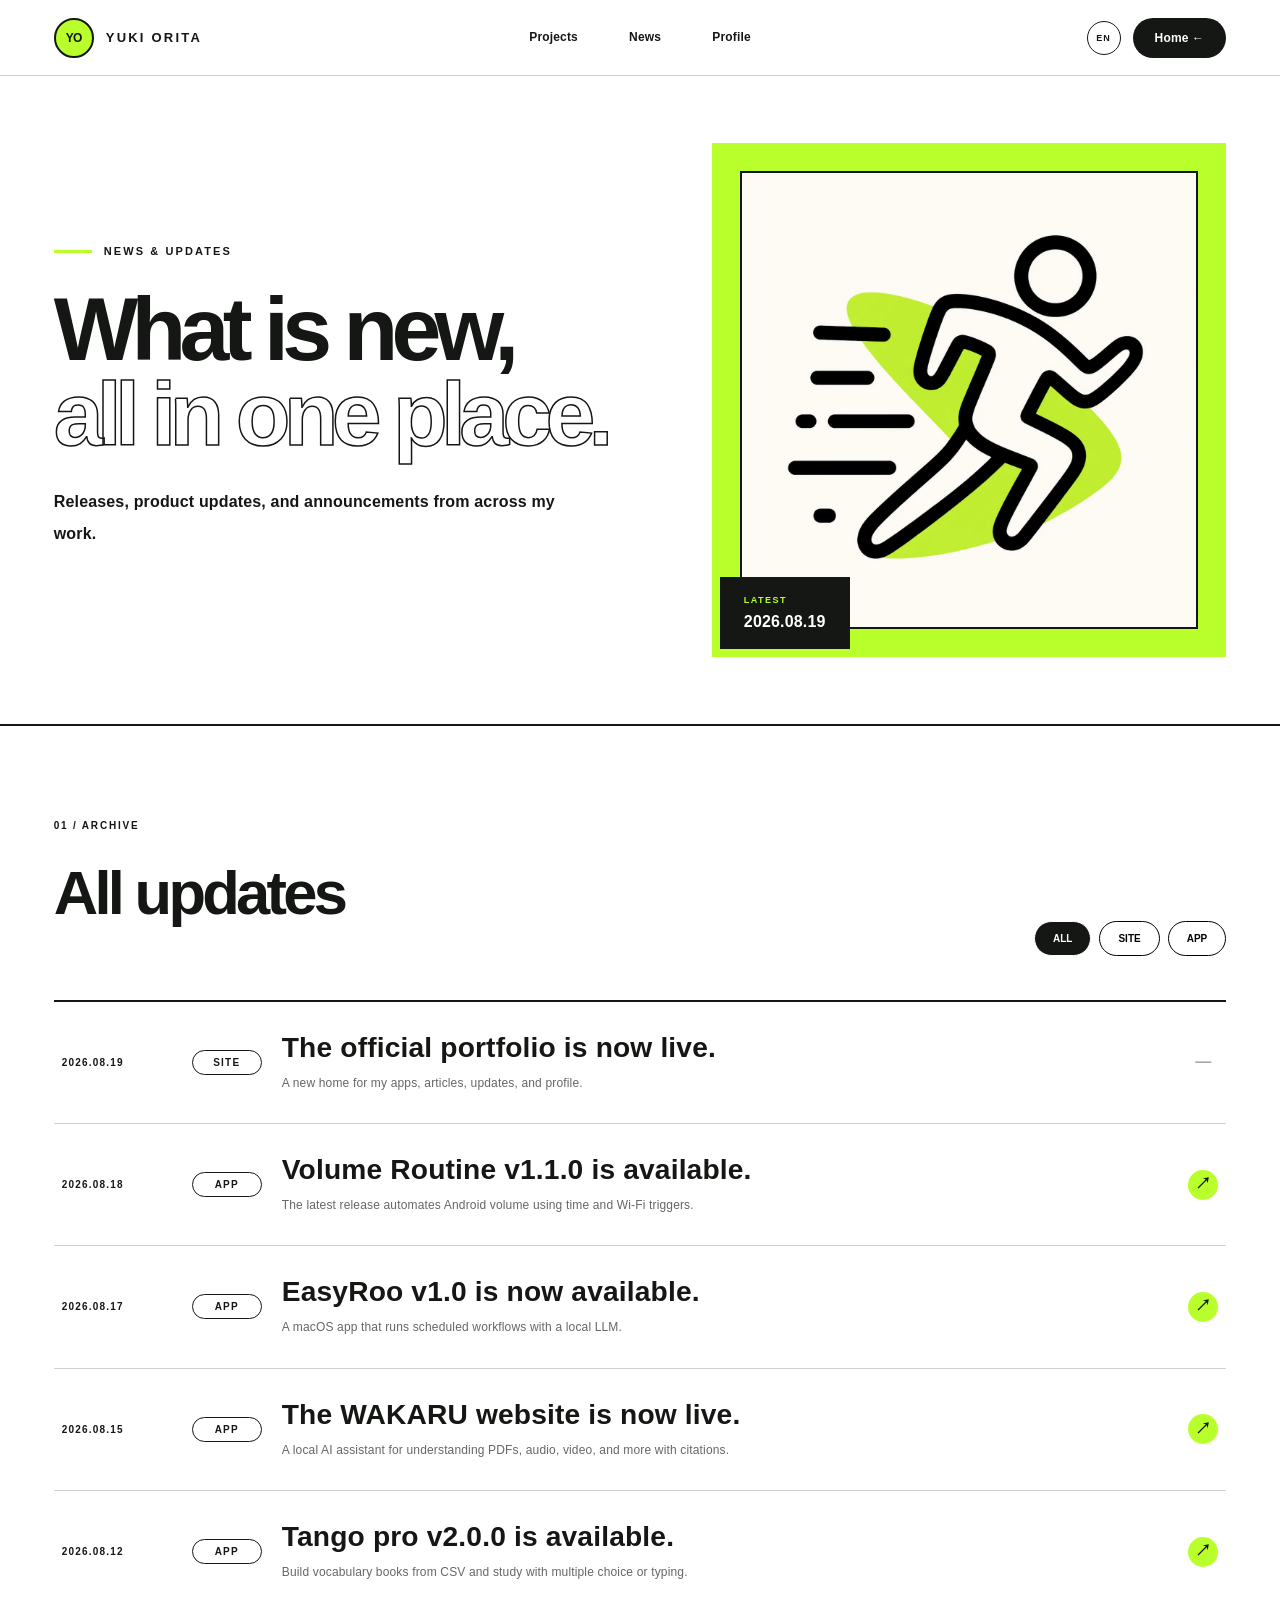
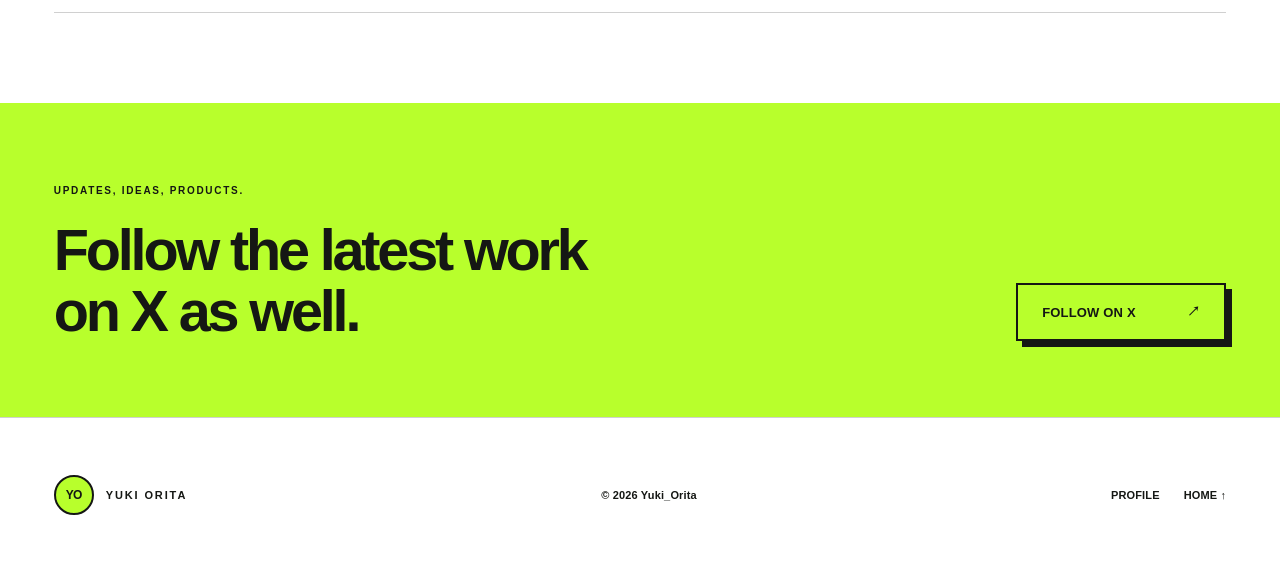
==== website/news.html @ 2ac3641a "Polish light theme and news artwork" ====
<!doctype html>
<html lang="ja">
<head>
  <meta charset="utf-8"><meta name="viewport" content="width=device-width, initial-scale=1"><meta name="theme-color" content="#b8ff2c" media="(prefers-color-scheme: light)"><meta name="theme-color" content="#0d100d" media="(prefers-color-scheme: dark)">
  <meta name="description" content="折田悠希（Yuki_Orita）のアプリ公開・更新情報と公式サイトからのお知らせ。"><meta property="og:title" content="News — Yuki Orita"><meta property="og:description" content="アプリの公開、アップデート、公式サイトからのお知らせ。"><meta property="og:image" content="https://rizi-jp.pages.dev/assets/og.png"><meta name="twitter:card" content="summary_large_image"><title>News — Yuki Orita</title>
  <link rel="stylesheet" href="styles.css?v=20260819c"><script src="i18n.js?v=20260819c" defer></script><script src="content.js?v=20260819c" defer></script><script src="app.js?v=20260819c" defer></script>
</head>
<body class="news-page">
  <header class="site-header"><a class="brand" href="index.html"><span class="brand-mark">YO</span><span>YUKI ORITA</span></a><nav><a href="index.html#projects">Projects</a><a href="news.html" aria-current="page">News</a><a href="profile.html">Profile</a></nav><div class="header-tools"><span class="locale-indicator" data-locale-indicator>JA</span><a class="pill pill-dark header-cta" href="index.html">Home ←</a></div></header>
  <main>
    <section class="news-hero section-pad">
      <div class="news-hero-copy reveal"><p class="eyebrow"><span></span>NEWS & UPDATES</p><h1>新しい動きを、<br><em>ここから。</em></h1><p>アプリの公開、アップデート、サイトからのお知らせをまとめています。</p></div>
      <div class="news-hero-art reveal"><img src="assets/news-runner-lime-v2.webp" alt="新しい動きを表現した右向きに走る人物の線画"><div><span>LATEST</span><b>2026.08.19</b></div></div>
    </section>
    <section class="news-archive section-pad">
      <div class="archive-head"><div><p>01 / ARCHIVE</p><h2>すべてのお知らせ</h2></div><div class="news-filters" role="group" aria-label="お知らせカテゴリ"><button class="active" data-filter="ALL">ALL</button><button data-filter="SITE">SITE</button><button data-filter="APP">APP</button></div></div>
      <div class="news-list news-list-full" id="news-list"></div><p class="news-empty" hidden>該当するお知らせはありません。</p>
    </section>
    <section class="news-contact section-pad"><div><p>UPDATES, IDEAS, PRODUCTS.</p><h2>最新の活動は、<br>Xでも発信しています。</h2></div><a class="button button-yellow" href="https://x.com/InovateofRIZI" target="_blank" rel="noreferrer">FOLLOW ON X <span>↗</span></a></section>
  </main>
  <footer class="site-footer section-pad"><a class="brand" href="index.html"><span class="brand-mark">YO</span><span>YUKI ORITA</span></a><p>© 2026 Yuki_Orita</p><div><a href="profile.html">PROFILE</a><a href="index.html">HOME ↑</a></div></footer>
</body>
</html>
---- website/styles.css ----
:root{color-scheme:light dark;--paper:#f5f6f0;--ink:#151714;--yellow:#b8ff2c;--blue:#4c67ff;--green:#79d94b;--line:rgba(21,23,20,.2);--pad:clamp(22px,4.2vw,68px)}
*{box-sizing:border-box}html{scroll-behavior:smooth;overflow-x:clip}body{margin:0;background:var(--paper);color:var(--ink);font-family:Arial,"Hiragino Kaku Gothic ProN","Yu Gothic",sans-serif;font-weight:600;letter-spacing:.01em;overflow-x:clip}a{color:inherit;text-decoration:none}img{max-width:100%;display:block}button{font:inherit}.section-pad{padding-left:var(--pad);padding-right:var(--pad)}
.intro{position:fixed;inset:0;z-index:1000;background:var(--paper);display:grid;place-items:center;opacity:1;visibility:visible;pointer-events:auto}.intro-light-brand{display:flex;align-items:center;gap:18px;opacity:0;transform:scale(.68)}.intro-light-brand span{width:72px;height:72px;border-radius:50%;background:var(--yellow);border:3px solid var(--ink);display:grid;place-items:center;font-size:19px;font-weight:900}.intro-light-brand strong{font-size:clamp(22px,4vw,52px);letter-spacing:.2em}.intro-dark-logo{display:none;width:min(620px,78vw);opacity:0;transform:scale(.68);mix-blend-mode:screen}.intro.is-running{animation:introDismiss .58s 1.9s cubic-bezier(.7,0,1,1) both}.intro.is-running .intro-light-brand{animation:introGrow 1.15s .12s cubic-bezier(.16,1,.3,1) both}.intro.is-finished{opacity:0;visibility:hidden;pointer-events:none}.intro-lock{overflow:hidden}@keyframes introGrow{0%{opacity:0;transform:scale(.68)}60%{opacity:1;transform:scale(1.045)}100%{opacity:1;transform:scale(1)}}@keyframes introDismiss{from{opacity:1}to{opacity:0;visibility:hidden;pointer-events:none}}
.site-header{height:76px;padding:0 var(--pad);display:grid;grid-template-columns:1fr auto 1fr;align-items:center;gap:24px;border-bottom:1px solid var(--line);position:sticky;top:0;z-index:50;background:rgba(242,239,229,.93);backdrop-filter:blur(14px);transition:.25s}.site-header.scrolled{height:64px}.brand{display:inline-flex;align-items:center;gap:12px;font-weight:900;font-size:13px;letter-spacing:.17em;width:max-content}.brand-mark{width:40px;height:40px;display:grid;place-items:center;background:var(--yellow);border:2px solid var(--ink);border-radius:50%;font-size:12px;letter-spacing:-.05em}.site-header nav{display:flex;gap:clamp(18px,4vw,54px);font-size:12px}.site-header nav a{padding:8px 0;border-bottom:2px solid transparent}.site-header nav a:hover{border-color:var(--ink)}.pill{padding:13px 22px;border-radius:999px;font-size:12px}.pill-dark{background:var(--ink);color:white}.header-cta{justify-self:end}
.hero{min-height:calc(100vh - 76px);display:grid;grid-template-columns:1.08fr 1fr;border-bottom:1px solid var(--ink)}.hero-copy{padding:clamp(70px,9vw,140px) var(--pad) 45px;display:flex;flex-direction:column;justify-content:center}.eyebrow{font-size:11px;letter-spacing:.19em;font-weight:900;display:flex;align-items:center;gap:12px}.eyebrow span{width:38px;border-top:3px solid var(--yellow)}.hero h1,.profile-title h1{font-size:clamp(46px,6.3vw,100px);line-height:.98;letter-spacing:-.075em;margin:30px 0 36px;font-weight:900}.hero h1 em,.profile-title h1 em,.projects h2 em,.closing h2 em{font-style:normal;color:transparent;-webkit-text-stroke:1.5px var(--ink)}.hero-lead{font-size:clamp(15px,1.25vw,20px);line-height:2}.hero-actions{display:flex;gap:28px;align-items:center;margin:30px 0 50px}.button{min-width:210px;padding:18px 24px;border:2px solid var(--ink);display:inline-flex;justify-content:space-between;align-items:center;font-size:13px;font-weight:900}.button-yellow{background:var(--yellow);box-shadow:6px 6px 0 var(--ink)}.button:hover{transform:translate(-2px,-2px);box-shadow:9px 9px 0 var(--ink)}.text-link{border-bottom:1px solid;padding:12px 0;font-size:13px}.hero-meta{display:flex;gap:42px;margin:auto 0 0}.hero-meta div{border-left:1px solid var(--line);padding-left:13px}.hero-meta dt{font-size:9px;letter-spacing:.16em}.hero-meta dd{margin:5px 0 0;font-size:12px}.hero-visual{position:relative;overflow:hidden;background:var(--yellow);min-height:680px}.hero-visual:before{content:"";position:absolute;width:55%;aspect-ratio:1;border:1px solid rgba(21,21,17,.35);border-radius:50%;top:-16%;right:-16%;z-index:1}.hero-visual img{width:100%;height:100%;object-fit:cover;filter:contrast(1.12);mix-blend-mode:multiply}.floating-card{position:absolute;background:var(--paper);border:2px solid var(--ink);padding:16px;box-shadow:8px 8px 0 var(--ink);z-index:2}.float-one{left:5%;top:11%;display:grid;grid-template-columns:auto 1fr;column-gap:10px}.float-one small{grid-column:2;color:#777;margin-top:5px}.status-dot{width:13px;height:13px;border-radius:50%;background:var(--yellow);border:1px solid;grid-row:1/3}.float-two{right:5%;bottom:8%;background:var(--yellow);transform:rotate(3deg)}.float-two b{font-size:38px;display:block}.float-two span{font-size:10px;letter-spacing:.14em}.ticker{background:var(--ink);color:var(--yellow);overflow:hidden;padding:14px 0;white-space:nowrap;font-size:11px;letter-spacing:.2em}.ticker div{animation:ticker 20s linear infinite}@keyframes ticker{to{transform:translateX(-50%)}}
.jump-grid{display:grid;grid-template-columns:2fr 1fr 1fr;gap:2px;background:var(--ink);padding-top:90px;padding-bottom:110px}.jump-card{min-height:530px;position:relative;overflow:hidden;background:var(--paper);color:white}.jump-card:after{content:"";position:absolute;inset:0;background:linear-gradient(transparent 25%,rgba(0,0,0,.88))}.jump-card img{width:100%;height:100%;object-fit:cover;transition:.6s}.jump-card:hover img{transform:scale(1.04)}.jump-card>div{position:absolute;z-index:2;inset:auto 28px 28px}.jump-card p{font-size:10px;letter-spacing:.16em}.jump-card h2{font-size:clamp(25px,2.2vw,42px);line-height:1.16;margin:12px 0}.jump-no{position:absolute;z-index:3;top:22px;left:24px;border:1px solid white;border-radius:50%;width:42px;height:42px;display:grid;place-items:center;font-size:11px}.round-arrow{position:absolute;right:0;bottom:0;width:48px;height:48px;background:var(--yellow);color:var(--ink);border-radius:50%;display:grid;place-items:center}.jump-profile img{filter:grayscale(1) contrast(1.05)}.jump-news img{filter:saturate(.85)}
.projects{background:var(--ink);color:white;position:relative;overflow:hidden;padding-bottom:110px}.projects-art{height:min(55vw,680px)}.projects-art img{width:100%;height:100%;object-fit:cover}.projects-head{display:grid;grid-template-columns:1.3fr .7fr;gap:80px;padding-top:90px;padding-bottom:70px;align-items:end}.eyebrow-light span{border-color:var(--yellow)}.projects h2,.section-title h2{font-size:clamp(46px,5.8vw,88px);letter-spacing:-.07em;line-height:.98;margin:28px 0 0}.projects h2 em{ -webkit-text-stroke-color:white}.projects-head>p{line-height:2;color:#bbb;font-size:14px;max-width:500px}.project-grid{display:grid;grid-template-columns:repeat(3,1fr);gap:1px;background:#555}.project-card{min-height:330px;text-align:left;border:0;padding:28px;position:relative;display:flex;flex-direction:column;align-items:flex-start;cursor:pointer;background:var(--paper);color:var(--ink);transition:.25s}.project-card:hover{z-index:2;transform:translateY(-7px);box-shadow:0 16px 0 var(--yellow)}.project-yellow{background:var(--yellow)!important}.project-blue{background:var(--blue)!important;color:white!important}.project-green{background:var(--green)!important}.project-paper{background:var(--paper)!important;color:var(--ink)!important}.project-count{font-size:10px;letter-spacing:.15em}.project-icon{width:66px;height:66px;border:2px solid currentColor;border-radius:50%;display:grid;place-items:center;margin:30px 0;font-size:18px;font-weight:900}.project-name{font-size:clamp(23px,2vw,34px);font-weight:900;letter-spacing:-.045em}.project-desc{font-size:12px;margin:12px 0 24px;line-height:1.7}.platforms{display:flex;gap:6px;flex-wrap:wrap}.platforms i{font-style:normal;border:1px solid currentColor;border-radius:999px;padding:5px 9px;font-size:9px;letter-spacing:.08em}.project-open{position:absolute;right:26px;top:27px;font-size:9px;border-bottom:1px solid;padding-bottom:4px}
.news{padding-top:120px;padding-bottom:130px}.section-title{margin-bottom:65px}.news-layout{display:grid;grid-template-columns:minmax(260px,.65fr) 1.35fr;gap:clamp(36px,7vw,110px);align-items:start}.news-layout>img{aspect-ratio:1;object-fit:cover;border:2px solid var(--ink);box-shadow:12px 12px 0 var(--yellow)}.news-list{border-top:2px solid}.news-list article{display:grid;grid-template-columns:110px 70px 1fr;gap:20px;align-items:center;border-bottom:1px solid var(--line);padding:30px 4px}.news-list time,.news-list span{font-size:10px;letter-spacing:.12em}.news-list span{border:1px solid;border-radius:999px;padding:6px 10px;text-align:center}.news-list h3{font-size:clamp(16px,1.5vw,22px);margin:0}.closing{background:var(--yellow);padding-top:100px;padding-bottom:110px;border-top:2px solid}.closing>p{font-size:10px;letter-spacing:.2em}.closing h2{font-size:clamp(44px,6.8vw,104px);line-height:.98;letter-spacing:-.075em;margin:30px 0 55px;max-width:1200px}.site-footer{min-height:180px;background:var(--ink);color:white;display:flex;align-items:center;justify-content:space-between;gap:30px}.site-footer div{display:flex;gap:24px}.site-footer p,.site-footer a{font-size:11px}
.project-dialog{border:0;padding:0;background:transparent;max-width:620px;width:calc(100% - 32px)}.project-dialog::backdrop{background:rgba(0,0,0,.78);backdrop-filter:blur(8px)}#dialog-content{background:var(--paper);padding:clamp(32px,6vw,68px);border:2px solid var(--ink);box-shadow:14px 14px 0 var(--yellow)}.dialog-close{position:absolute;right:18px;top:14px;border:0;background:none;font-size:30px;cursor:pointer}.dialog-icon{display:grid;width:84px;height:84px;border:2px solid;border-radius:50%;place-items:center;margin-bottom:28px;font-size:22px}.project-dialog h2{font-size:clamp(40px,7vw,72px);letter-spacing:-.06em;margin:10px 0}.project-dialog p{font-size:10px;letter-spacing:.15em}.project-dialog .dialog-desc{font-size:16px;line-height:1.7;letter-spacing:0}.project-dialog .button{margin-top:40px}
.profile-hero{display:grid;grid-template-columns:1fr 1fr;gap:8vw;padding-top:80px;padding-bottom:110px;border-bottom:2px solid}.profile-title{align-self:center}.profile-title>p:last-child{max-width:500px;line-height:2}.portrait{margin:0;position:relative;background:var(--yellow);padding:24px 24px 0}.portrait img{width:100%;aspect-ratio:1/1.15;object-fit:cover;filter:grayscale(1) contrast(1.08)}.portrait figcaption{font-size:10px;letter-spacing:.16em;padding:18px 0}.profile-facts{background:var(--ink);color:white;padding-top:90px;padding-bottom:110px}.profile-index,.profile-statement>p{font-size:10px;letter-spacing:.18em;color:var(--yellow);margin-bottom:45px}.facts-grid{display:grid;grid-template-columns:repeat(3,1fr);gap:1px;background:#555}.fact{min-height:220px;background:#1d1d1a;padding:28px;display:flex;flex-direction:column;justify-content:space-between}.fact-wide{grid-column:span 2;background:var(--yellow);color:var(--ink)}.fact span{font-size:10px;letter-spacing:.15em}.fact strong{font-size:clamp(25px,3vw,45px);letter-spacing:-.05em}.fact small{font-size:11px}.fact-link:hover{background:var(--blue)}.profile-statement{padding-top:110px;padding-bottom:120px;display:grid;grid-template-columns:1fr 2.4fr 1fr;gap:5vw;align-items:start}.profile-statement>p{color:var(--ink)}blockquote{font-size:clamp(35px,5vw,76px);font-weight:900;line-height:1.15;letter-spacing:-.06em;margin:0}blockquote em{font-style:normal;background:linear-gradient(transparent 72%,var(--yellow) 0)}.profile-statement>div p{line-height:2;font-size:13px}.profile-statement .button{margin-top:25px}.social-strip{background:var(--yellow);display:grid;grid-template-columns:repeat(3,1fr);padding-top:55px;padding-bottom:55px}.social-strip a{display:flex;flex-direction:column;gap:16px;padding:20px 28px;border-left:1px solid}.social-strip span{font-size:9px;letter-spacing:.16em}.social-strip b{font-size:clamp(18px,2vw,30px)}
.news-list article{grid-template-columns:110px 70px minmax(0,1fr) 30px}.news-list time,.news-list>article>span{font-size:10px;letter-spacing:.12em}.news-list>article>span{border:1px solid;border-radius:999px;padding:6px 10px;text-align:center}.news-list article p{font-size:12px;line-height:1.7;color:#666;margin:9px 0 0;font-weight:500}.news-list article>a{width:30px;height:30px;border-radius:50%;background:var(--yellow);display:grid;place-items:center}.news-list article>i{font-style:normal;color:#aaa;text-align:center}.news-more{margin-top:24px;display:flex;justify-content:space-between;border-bottom:1px solid;padding:15px 2px;font-size:12px}
.profile-method{background:var(--paper);padding-top:110px;padding-bottom:120px;display:grid;grid-template-columns:.85fr 1.15fr;gap:8vw}.method-title>p,.archive-head>div>p{font-size:10px;letter-spacing:.18em}.method-title h2,.archive-head h2{font-size:clamp(38px,4.8vw,72px);letter-spacing:-.06em;line-height:1.05;margin:30px 0}.method-list{margin:0;padding:0;list-style:none;border-top:2px solid}.method-list li{display:grid;grid-template-columns:60px 1fr;gap:25px;padding:30px 0;border-bottom:1px solid var(--line)}.method-list li>span{font-size:10px}.method-list h3{font-size:25px;margin:0 0 9px}.method-list p{font-size:12px;line-height:1.8;margin:0;color:#555}
.news-hero{display:grid;grid-template-columns:1.05fr .95fr;min-height:720px;border-bottom:2px solid;align-items:center;gap:7vw}.news-hero h1{font-size:clamp(56px,7vw,108px);line-height:.94;letter-spacing:-.075em;margin:30px 0}.news-hero h1 em{font-style:normal;color:transparent;-webkit-text-stroke:1.5px var(--ink)}.news-hero-copy>p:last-child{line-height:2;max-width:520px}.news-hero-art{position:relative;background:var(--yellow);padding:28px}.news-hero-art img{width:100%;aspect-ratio:1;object-fit:cover;border:2px solid}.news-hero-art>div{position:absolute;left:8px;bottom:8px;background:var(--ink);color:white;padding:18px 24px;display:flex;flex-direction:column;gap:8px}.news-hero-art span{font-size:9px;letter-spacing:.16em;color:var(--yellow)}.news-archive{padding-top:110px;padding-bottom:130px}.archive-head{display:flex;justify-content:space-between;align-items:end;gap:30px;margin-bottom:60px}.news-filters{display:flex;gap:8px}.news-filters button{border:1px solid;background:transparent;border-radius:999px;padding:11px 18px;cursor:pointer;font-size:10px}.news-filters button.active,.news-filters button:hover{background:var(--ink);color:white}.news-list-full article{padding:36px 8px}.news-list-full h3{font-size:clamp(20px,2.2vw,32px)}.news-empty{text-align:center;padding:60px}.news-contact{background:var(--blue);color:white;padding-top:90px;padding-bottom:90px;display:flex;align-items:end;justify-content:space-between;gap:50px}.news-contact p{font-size:10px;letter-spacing:.17em}.news-contact h2{font-size:clamp(34px,4.5vw,68px);line-height:1.05;letter-spacing:-.055em;margin:24px 0 0}.news-contact .button{color:var(--ink);flex:none}
.reveal{opacity:0;transform:translateY(45px);transition:opacity .8s,transform .8s}.reveal.visible{opacity:1;transform:none}
@media(max-width:900px){.site-header{grid-template-columns:1fr auto}.site-header nav{display:none}.hero{grid-template-columns:1fr}.hero-copy{min-height:calc(100svh - 76px)}.hero-visual{min-height:70svh}.jump-grid{grid-template-columns:1fr 1fr}.jump-article{grid-column:1/-1}.projects-head{grid-template-columns:1fr;gap:20px}.project-grid{grid-template-columns:repeat(2,1fr)}.news-layout{grid-template-columns:1fr}.news-layout>img{max-width:420px}.profile-hero{grid-template-columns:1fr}.profile-statement{grid-template-columns:1fr}.profile-method{grid-template-columns:1fr}.social-strip{grid-template-columns:1fr}.social-strip a{border-left:0;border-top:1px solid}.facts-grid{grid-template-columns:1fr 1fr}.news-hero{grid-template-columns:1fr;padding-top:80px;padding-bottom:90px}.news-hero-art{max-width:620px}.news-contact{align-items:flex-start;flex-direction:column}}
@media(max-width:600px){.site-header{height:64px}.brand span:last-child{display:none}.brand-mark{width:36px;height:36px}.header-cta{padding:11px 16px}.hero h1{font-size:46px}.hero-actions{align-items:flex-start;flex-direction:column}.hero-meta{gap:14px;justify-content:space-between}.hero-meta div{padding-left:8px}.hero-visual{min-height:560px}.jump-grid{grid-template-columns:1fr;padding-top:60px;padding-bottom:70px}.jump-article{grid-column:auto}.jump-card{min-height:440px}.projects-art{height:70vw}.project-grid{grid-template-columns:1fr}.project-card{min-height:290px}.projects-head{padding-top:70px}.news-layout>*{min-width:0}.news-layout>img,.news-list{width:100%;max-width:100%}.news-list article{grid-template-columns:68px 48px minmax(0,1fr) 26px;gap:7px}.news-list article p{display:none}.facts-grid{grid-template-columns:1fr}.fact-wide{grid-column:auto}.site-footer{align-items:flex-start;flex-direction:column;padding-top:55px;padding-bottom:55px}.social-strip{padding-left:0;padding-right:0}.profile-hero{padding-top:60px}.profile-title h1{font-size:52px}.profile-method{padding-top:80px;padding-bottom:85px}.news-hero{min-height:auto;padding-top:65px}.news-hero h1{font-size:54px}.archive-head{align-items:flex-start;flex-direction:column}.news-filters{width:100%}.news-filters button{flex:1}.news-list-full article{padding:27px 0}.news-contact{padding-top:70px;padding-bottom:75px}}
@media(prefers-reduced-motion:reduce){*{scroll-behavior:auto!important;animation-duration:.01ms!important;animation-iteration-count:1!important;transition-duration:.01ms!important}.intro{display:none}.reveal{opacity:1;transform:none}}

/* Lime system, language indicator, and theme-aware imagery */
.header-tools{justify-self:end;display:flex;align-items:center;gap:12px}.locale-indicator{min-width:34px;height:34px;border:1px solid var(--ink);border-radius:999px;display:grid;place-items:center;font-size:9px;letter-spacing:.12em}.button-lime{background:var(--yellow);color:var(--ink);box-shadow:6px 6px 0 var(--ink)}.project-lime{background:var(--yellow)!important;color:var(--ink)!important}.projects-art picture{display:block;width:100%;height:100%}.projects-art picture img{width:100%;height:100%;object-fit:cover}.jump-article img{filter:hue-rotate(42deg) saturate(1.2)}
.intro-dark-logo{-webkit-mask-image:radial-gradient(ellipse at center,#000 48%,rgba(0,0,0,.94) 61%,transparent 84%);mask-image:radial-gradient(ellipse at center,#000 48%,rgba(0,0,0,.94) 61%,transparent 84%)}
html[lang="pt"] .hero h1{font-size:clamp(42px,5.3vw,84px)}html[lang="en"] .hero h1{font-size:clamp(44px,5.8vw,90px)}

@media(prefers-color-scheme:dark){
  body{background:#0d100d;color:#eef3e8}.intro{background:#080a08}.intro-light-brand{display:none}.intro-dark-logo{display:block}.intro.is-running .intro-dark-logo{animation:introGrow 1.15s .12s cubic-bezier(.16,1,.3,1) both}
  .site-header{background:rgba(13,16,13,.92);border-color:rgba(238,243,232,.2)}.site-header nav a:hover{border-color:#eef3e8}.locale-indicator{border-color:#eef3e8}.pill-dark{background:var(--yellow);color:var(--ink)}
  .hero{border-color:rgba(238,243,232,.6)}.hero h1 em,.profile-title h1 em,.closing h2 em{ -webkit-text-stroke-color:#eef3e8}.hero-meta div{border-color:rgba(238,243,232,.2)}.hero-visual{background:var(--yellow)}.floating-card{background:#151a14;color:#eef3e8;border-color:#eef3e8;box-shadow:8px 8px 0 #080a08}.float-one small{color:#b7beb2}.float-two{background:var(--yellow);color:var(--ink);border-color:var(--ink)}
  .jump-grid{background:#070907}.jump-card{background:#151a14}.jump-article img{filter:hue-rotate(42deg) saturate(1.15) brightness(.78)}
  .projects{background:#080a08}.projects-head>p{color:#b7beb2}.project-grid{background:#354032}.project-paper{background:#171c16!important;color:#eef3e8!important}.project-card:hover{box-shadow:0 16px 0 var(--yellow)}
  .news{background:#10140f}.news-layout>img{border-color:#eef3e8}.news-list{border-color:#eef3e8}.news-list article{border-color:rgba(238,243,232,.2)}.news-list article p{color:#b7beb2}.news-more{border-color:rgba(238,243,232,.45)}
  #dialog-content{background:#121612;color:#eef3e8;border-color:#eef3e8;box-shadow:14px 14px 0 var(--yellow)}.dialog-close{color:#eef3e8}
  .profile-hero{border-color:#eef3e8}.profile-facts{background:#080a08}.fact{background:#151a14}.fact-wide{background:var(--yellow);color:var(--ink)}.profile-statement>p{color:#eef3e8}.profile-method{background:#0d100d}.method-list{border-color:#eef3e8}.method-list li{border-color:rgba(238,243,232,.2)}.method-list p{color:#b7beb2}
  .news-hero{border-color:#eef3e8}.news-hero h1 em{-webkit-text-stroke-color:#eef3e8}.news-archive{background:#0d100d}.news-filters button{color:#eef3e8;border-color:#eef3e8}.news-filters button.active,.news-filters button:hover{background:var(--yellow);color:var(--ink)}.news-contact{background:#1b2417}
  .site-footer{background:#070907}.button{border-color:var(--ink)}
}

@media(max-width:600px){.header-tools{gap:7px}.locale-indicator{min-width:30px;height:30px}.intro-light-brand{gap:12px}.intro-light-brand span{width:56px;height:56px}.intro-light-brand strong{font-size:20px;letter-spacing:.13em}html[lang="pt"] .hero h1{font-size:39px}html[lang="en"] .hero h1{font-size:42px}}

/* Readability, image integration, and cross-browser aspect-ratio refinements */
html,body{overflow-x:hidden}.site-header{-webkit-backdrop-filter:blur(14px);backdrop-filter:blur(14px)}
.hero>*,.projects-head>*,.profile-hero>*,.profile-statement>*,.news-hero>*,.news-layout>*{min-width:0}
.button-yellow,.button-lime{color:#fff!important;-webkit-text-stroke:.35px #111;text-shadow:1px 0 0 #111,0 1px 0 #111,1px 1px 0 #111,2px 2px 0 #111}
.button-yellow:focus-visible,.button-lime:focus-visible{outline:3px solid #111;outline-offset:4px}
.closing,.social-strip,.fact-wide,.project-lime,.float-two{color:var(--ink)}

.intro-dark-logo-frame{display:none;position:relative;width:min(660px,82vw);background:#000;overflow:hidden;isolation:isolate}
.intro-dark-logo-frame::after{content:"";position:absolute;inset:-2px;z-index:2;pointer-events:none;box-shadow:inset 0 0 clamp(34px,7vw,92px) clamp(18px,4vw,54px) #000}
.intro-dark-logo-frame .intro-dark-logo{width:100%;max-width:none;filter:grayscale(1) contrast(180%) brightness(110%);mix-blend-mode:normal;-webkit-mask-image:none;mask-image:none}
.intro.is-running .intro-dark-logo-frame .intro-dark-logo{animation:introGrow 1.15s .12s cubic-bezier(.16,1,.3,1) both}

.projects-art{position:absolute;inset:0 0 auto;height:min(58vw,700px);z-index:0}
.projects-art::after{content:"";position:absolute;inset:0;background:linear-gradient(90deg,rgba(8,10,8,.82),rgba(8,10,8,.3) 58%,rgba(8,10,8,.66)),linear-gradient(0deg,#080a08 0,transparent 36%)}
.projects-head{position:relative;z-index:1;min-height:min(58vw,700px);padding-top:clamp(72px,8vw,120px);padding-bottom:clamp(70px,8vw,110px);align-content:end;text-shadow:0 2px 18px rgba(0,0,0,.55)}
.projects-head>p{color:#eef3e8}.projects h2 em{-webkit-text-stroke-color:#fff}

@media(prefers-color-scheme:dark){
  .intro{background:#000}.intro-dark-logo-frame{display:block}.intro-dark-logo{display:block}
  .closing,.social-strip,.fact-wide,.project-lime,.float-two{color:var(--ink)}
}

@supports(overflow:clip){html,body{overflow-x:clip}}

@media(min-width:1500px){.project-grid{grid-template-columns:repeat(4,1fr)}.project-card{min-height:310px}.news-layout{grid-template-columns:minmax(300px,.55fr) 1.45fr}.profile-hero,.news-hero{max-width:1920px;margin-inline:auto}}

@media(max-width:900px){
  .hero-copy{min-height:calc(100vh - 76px);min-height:calc(100svh - 76px)}
  .projects-art,.projects-head{height:auto;min-height:clamp(520px,82vw,700px)}
  .projects-head{align-content:end}.projects-art img{object-position:center}
}

@media(max-width:600px){
  .projects-art,.projects-head{min-height:520px}.projects-head{padding-top:90px;padding-bottom:64px}
  .fact{min-height:142px;padding:20px}.fact strong{font-size:clamp(22px,8vw,34px);overflow-wrap:anywhere}.fact small{overflow-wrap:anywhere}
  .profile-facts{padding-top:66px;padding-bottom:78px}.profile-index{margin-bottom:28px}
  .profile-statement{padding-top:78px;padding-bottom:84px}.profile-statement blockquote{font-size:clamp(34px,11vw,54px)}
  .news-hero-art{padding:18px}.news-layout>img{aspect-ratio:4/3}.button{min-width:min(210px,100%)}
}

@media(max-width:360px){
  :root{--pad:18px}.site-header{gap:8px}.header-cta{padding:10px 12px}.locale-indicator{display:none}
  .hero h1{font-size:40px}.hero-lead{font-size:14px}.hero-meta{display:grid;grid-template-columns:repeat(3,1fr);width:100%}
  .jump-card{min-height:400px}.projects-art,.projects-head{min-height:480px}.news-list article{grid-template-columns:58px 42px minmax(0,1fr) 24px}
  .news-filters{flex-wrap:wrap}.news-filters button{min-width:72px}.social-strip b{font-size:17px;overflow-wrap:anywhere}
}

@media(max-height:540px) and (min-width:700px){
  .hero{min-height:600px}.hero-copy{padding-top:54px;padding-bottom:34px}.hero-visual{min-height:600px}
  .news-hero{min-height:600px;padding-top:50px;padding-bottom:50px}.profile-hero{padding-top:54px;padding-bottom:64px}
}

/* Clear light theme, solid black lime text, and tighter vertical rhythm */
html[data-theme="light"]{color-scheme:light}
.button-yellow,.button-lime{color:var(--ink)!important;-webkit-text-stroke:0;text-shadow:none}
.closing h2 em{color:var(--ink);-webkit-text-stroke:0;text-shadow:none}
.jump-news img{filter:none}

body{background:#fff;color:var(--ink)}
.site-header{background:rgba(255,255,255,.94);border-color:var(--line)}
.ticker{background:var(--yellow);color:var(--ink);border-block:1px solid var(--ink)}
.jump-grid{background:#fff;padding-top:72px;padding-bottom:82px}
.projects{background:#fff;color:var(--ink);padding-bottom:0}
.projects-art::after{background:linear-gradient(90deg,rgba(255,255,255,.98),rgba(255,255,255,.82) 48%,rgba(255,255,255,.15)),linear-gradient(0deg,#fff 0,transparent 32%)}
.projects-head{text-shadow:none}.projects-head>p{color:#343934}.projects h2 em{-webkit-text-stroke-color:var(--ink)}
.project-grid{background:#cbd0c7}.project-paper{background:#f5f6f0!important;color:var(--ink)!important}
.news{background:#fff;padding-top:88px;padding-bottom:82px}.section-title{margin-bottom:44px}
.news-layout{gap:clamp(30px,5vw,76px)}.news-layout>img{aspect-ratio:4/3}.news-more{margin-top:14px;padding:13px 2px}
.closing{padding-top:82px;padding-bottom:88px}.closing h2{margin-bottom:44px}
.site-footer{min-height:154px;background:#fff;color:var(--ink);border-top:1px solid var(--line)}

.profile-hero{padding-top:72px;padding-bottom:84px}.profile-facts{background:#eef1ea;color:var(--ink);padding-top:72px;padding-bottom:82px}
.profile-index,.profile-statement>p{color:var(--ink)}.facts-grid{background:#cbd0c7}.fact{background:#fff}.fact-wide{background:var(--yellow)}.fact-link:hover{background:var(--blue);color:#fff}
.profile-statement{background:#fff;padding-top:88px;padding-bottom:92px}.profile-method{background:#f6f7f3;padding-top:88px;padding-bottom:94px}.social-strip{padding-top:44px;padding-bottom:44px}

.news-hero{background:#fff;min-height:650px}.news-archive{background:#fff;padding-top:84px;padding-bottom:90px}.archive-head{margin-bottom:44px}
.news-list-full article{padding:30px 8px}.news-contact{background:var(--yellow);color:var(--ink);padding-top:72px;padding-bottom:76px}
#dialog-content{background:#fff;color:var(--ink)}.dialog-close{color:var(--ink)}

@media(prefers-color-scheme:dark){
  html:not([data-theme="light"]) body{background:#0d100d;color:#eef3e8}
  html:not([data-theme="light"]) .site-header{background:rgba(13,16,13,.92);border-color:rgba(238,243,232,.2)}
  html:not([data-theme="light"]) .ticker{background:#070907;color:var(--yellow);border-color:#070907}
  html:not([data-theme="light"]) .jump-grid{background:#070907}
  html:not([data-theme="light"]) .projects{background:#080a08;color:#eef3e8}
  html:not([data-theme="light"]) .projects-art::after{background:linear-gradient(90deg,rgba(8,10,8,.82),rgba(8,10,8,.3) 58%,rgba(8,10,8,.66)),linear-gradient(0deg,#080a08 0,transparent 36%)}
  html:not([data-theme="light"]) .projects-head{text-shadow:0 2px 18px rgba(0,0,0,.55)}
  html:not([data-theme="light"]) .projects-head>p{color:#b7beb2}
  html:not([data-theme="light"]) .projects h2 em{-webkit-text-stroke-color:#fff}
  html:not([data-theme="light"]) .project-grid{background:#354032}
  html:not([data-theme="light"]) .project-paper{background:#171c16!important;color:#eef3e8!important}
  html:not([data-theme="light"]) .news{background:#10140f}
  html:not([data-theme="light"]) .site-footer{background:#070907;color:#eef3e8;border-color:rgba(238,243,232,.18)}
  html:not([data-theme="light"]) .profile-facts{background:#080a08;color:#eef3e8}
  html:not([data-theme="light"]) .profile-index,html:not([data-theme="light"]) .profile-statement>p{color:var(--yellow)}
  html:not([data-theme="light"]) .facts-grid{background:#354032}
  html:not([data-theme="light"]) .fact{background:#151a14}
  html:not([data-theme="light"]) .fact-wide{background:var(--yellow);color:var(--ink)}
  html:not([data-theme="light"]) .profile-statement,html:not([data-theme="light"]) .profile-method{background:#0d100d}
  html:not([data-theme="light"]) .news-hero,html:not([data-theme="light"]) .news-archive{background:#0d100d}
  html:not([data-theme="light"]) .news-contact{background:#1b2417;color:#eef3e8}
  html:not([data-theme="light"]) #dialog-content{background:#121612;color:#eef3e8}
  html:not([data-theme="light"]) .dialog-close{color:#eef3e8}
}

@media(max-width:600px){
  .jump-grid{padding-top:52px;padding-bottom:58px}.news{padding-top:68px;padding-bottom:64px}.section-title{margin-bottom:34px}
  .closing{padding-top:68px;padding-bottom:72px}.closing h2{margin-bottom:36px}.site-footer{min-height:0}
  .profile-hero{padding-bottom:70px}.profile-statement{padding-top:72px;padding-bottom:76px}.profile-method{padding-top:72px;padding-bottom:76px}
  .news-hero{padding-bottom:72px}.news-archive{padding-top:70px;padding-bottom:72px}.archive-head{margin-bottom:34px}.news-contact{padding-top:62px;padding-bottom:66px}
}
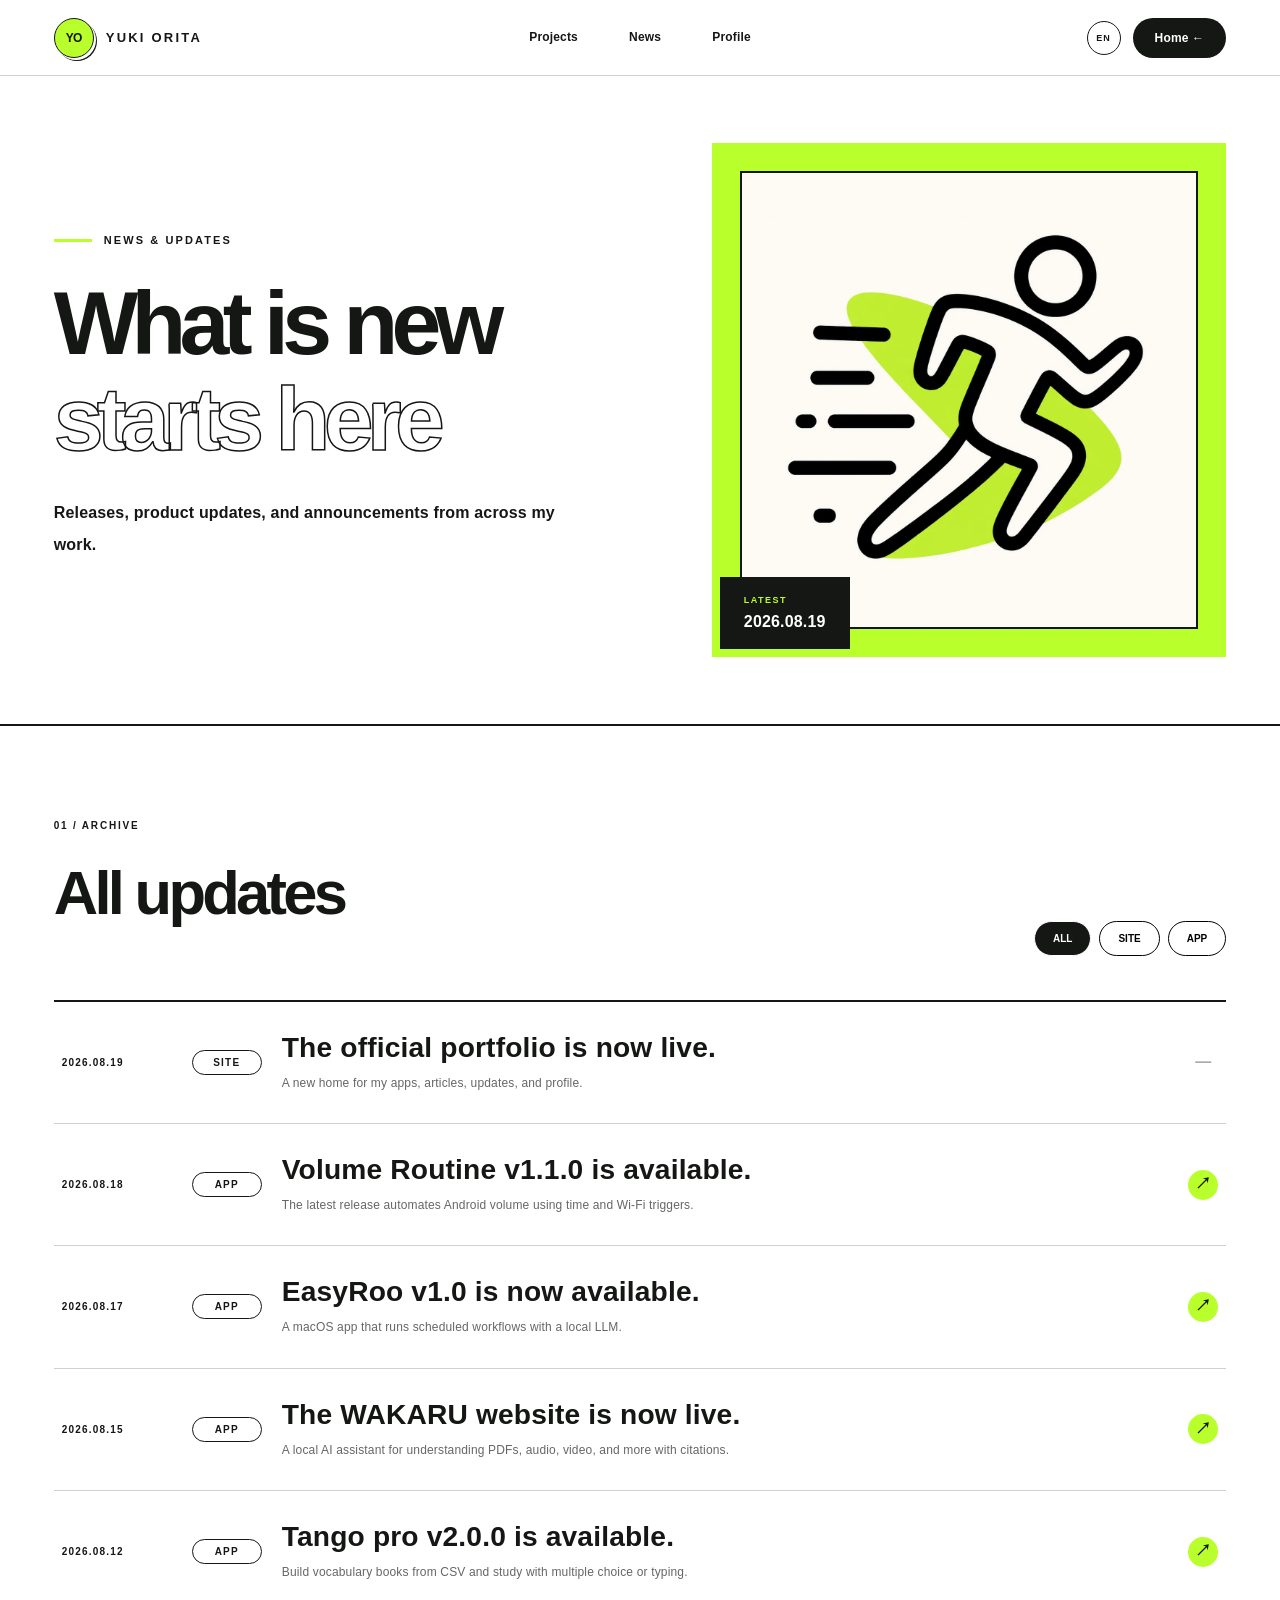
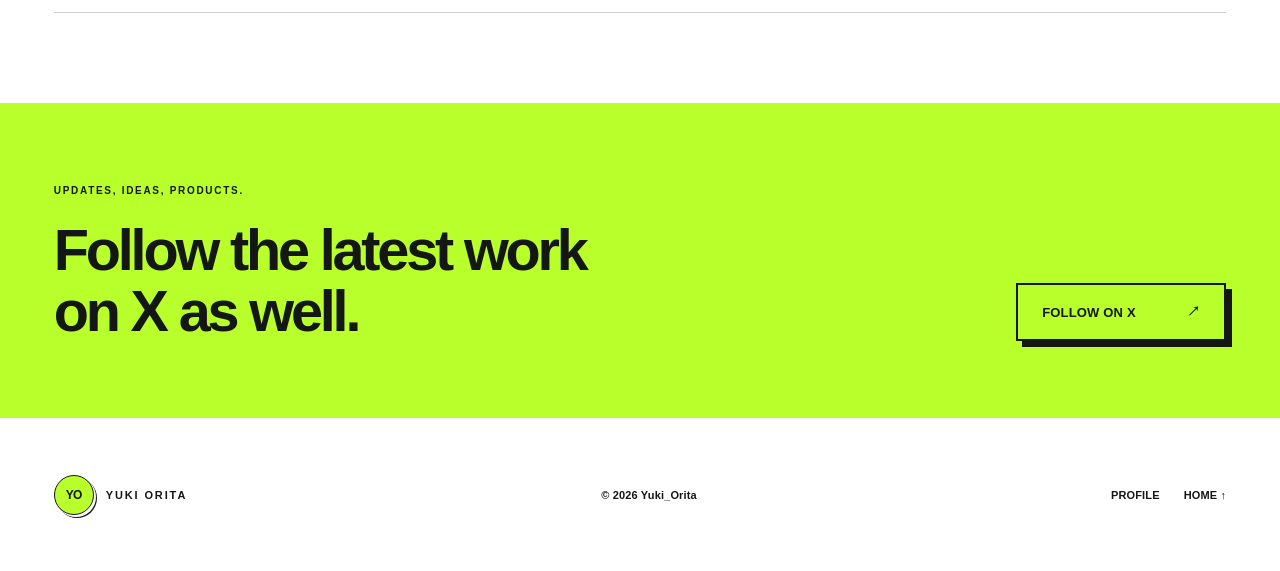
==== commit 9910a153: "Adjust headline rhythm and dark news art" ====
--- a/website/news.html
+++ b/website/news.html
@@ -3,14 +3,14 @@
 <head>
   <meta charset="utf-8"><meta name="viewport" content="width=device-width, initial-scale=1"><meta name="theme-color" content="#b8ff2c" media="(prefers-color-scheme: light)"><meta name="theme-color" content="#0d100d" media="(prefers-color-scheme: dark)">
   <meta name="description" content="折田悠希（Yuki_Orita）のアプリ公開・更新情報と公式サイトからのお知らせ。"><meta property="og:title" content="News — Yuki Orita"><meta property="og:description" content="アプリの公開、アップデート、公式サイトからのお知らせ。"><meta property="og:image" content="https://rizi-jp.pages.dev/assets/og.png"><meta name="twitter:card" content="summary_large_image"><title>News — Yuki Orita</title>
-  <link rel="stylesheet" href="styles.css?v=20260819c"><script src="i18n.js?v=20260819c" defer></script><script src="content.js?v=20260819c" defer></script><script src="app.js?v=20260819c" defer></script>
+  <link rel="stylesheet" href="styles.css?v=20260819d"><script src="i18n.js?v=20260819d" defer></script><script src="content.js?v=20260819d" defer></script><script src="app.js?v=20260819d" defer></script>
 </head>
 <body class="news-page">
   <header class="site-header"><a class="brand" href="index.html"><span class="brand-mark">YO</span><span>YUKI ORITA</span></a><nav><a href="index.html#projects">Projects</a><a href="news.html" aria-current="page">News</a><a href="profile.html">Profile</a></nav><div class="header-tools"><span class="locale-indicator" data-locale-indicator>JA</span><a class="pill pill-dark header-cta" href="index.html">Home ←</a></div></header>
   <main>
     <section class="news-hero section-pad">
-      <div class="news-hero-copy reveal"><p class="eyebrow"><span></span>NEWS & UPDATES</p><h1>新しい動きを、<br><em>ここから。</em></h1><p>アプリの公開、アップデート、サイトからのお知らせをまとめています。</p></div>
-      <div class="news-hero-art reveal"><img src="assets/news-runner-lime-v2.webp" alt="新しい動きを表現した右向きに走る人物の線画"><div><span>LATEST</span><b>2026.08.19</b></div></div>
+      <div class="news-hero-copy reveal"><p class="eyebrow"><span></span>NEWS & UPDATES</p><h1>新しい動きは<br><em>ここから</em></h1><p>アプリの公開、アップデート、サイトからのお知らせをまとめています。</p></div>
+      <div class="news-hero-art reveal"><picture class="theme-art"><source media="(prefers-color-scheme: dark)" srcset="assets/news-runner-dark-v3.webp"><img src="assets/news-runner-lime-v2.webp" alt="新しい動きを表現した右向きに走る人物の線画"></picture><div><span>LATEST</span><b>2026.08.19</b></div></div>
     </section>
     <section class="news-archive section-pad">
       <div class="archive-head"><div><p>01 / ARCHIVE</p><h2>すべてのお知らせ</h2></div><div class="news-filters" role="group" aria-label="お知らせカテゴリ"><button class="active" data-filter="ALL">ALL</button><button data-filter="SITE">SITE</button><button data-filter="APP">APP</button></div></div>
--- a/website/styles.css
+++ b/website/styles.css
@@ -147,3 +147,14 @@
   .profile-hero{padding-bottom:70px}.profile-statement{padding-top:72px;padding-bottom:76px}.profile-method{padding-top:72px;padding-bottom:76px}
   .news-hero{padding-bottom:72px}.news-archive{padding-top:70px;padding-bottom:72px}.archive-head{margin-bottom:34px}.news-contact{padding-top:62px;padding-bottom:66px}
 }
+
+/* Flexible headline rhythm, theme art pairs, and lifted YO mark */
+.hero h1,.profile-title h1{line-height:calc(1em + clamp(4px,.48vw,8px))}
+.jump-news h2,.news-hero h1{line-height:calc(1em + clamp(4px,.44vw,8px))}
+.profile-statement blockquote,.method-title h2{line-height:calc(1em + clamp(4px,.5vw,9px))}
+.brand-mark{color:var(--ink);border:1px solid var(--ink);box-shadow:2px 2px 0 #fff,3px 3px 0 var(--ink)}
+.theme-art{display:block;width:100%;height:100%;overflow:hidden}
+.theme-art img{width:100%;height:100%;object-fit:cover}
+.news-layout>.theme-art{aspect-ratio:4/3;border:2px solid var(--ink);box-shadow:12px 12px 0 var(--yellow)}
+.news-hero-art>.theme-art{aspect-ratio:1}
+@media(prefers-color-scheme:dark){html:not([data-theme="light"]) .news-layout>.theme-art{border-color:#eef3e8}}
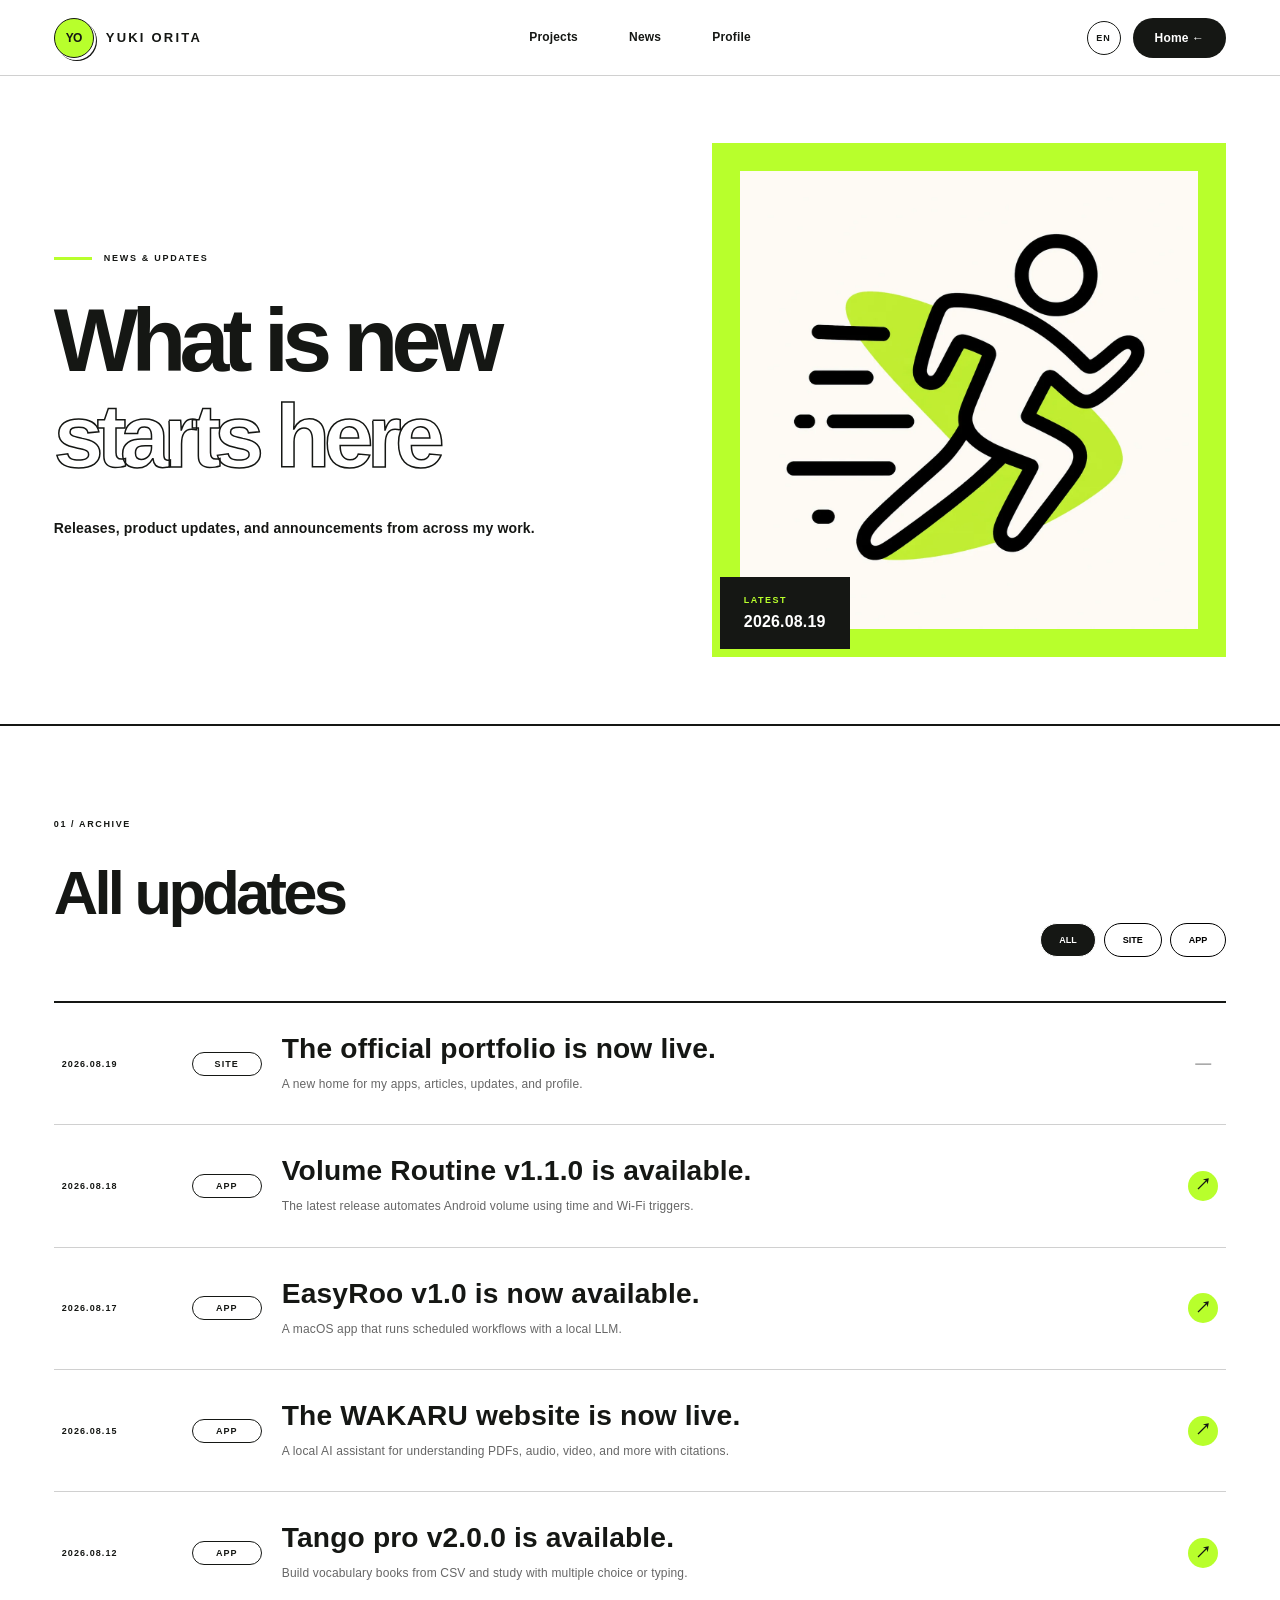
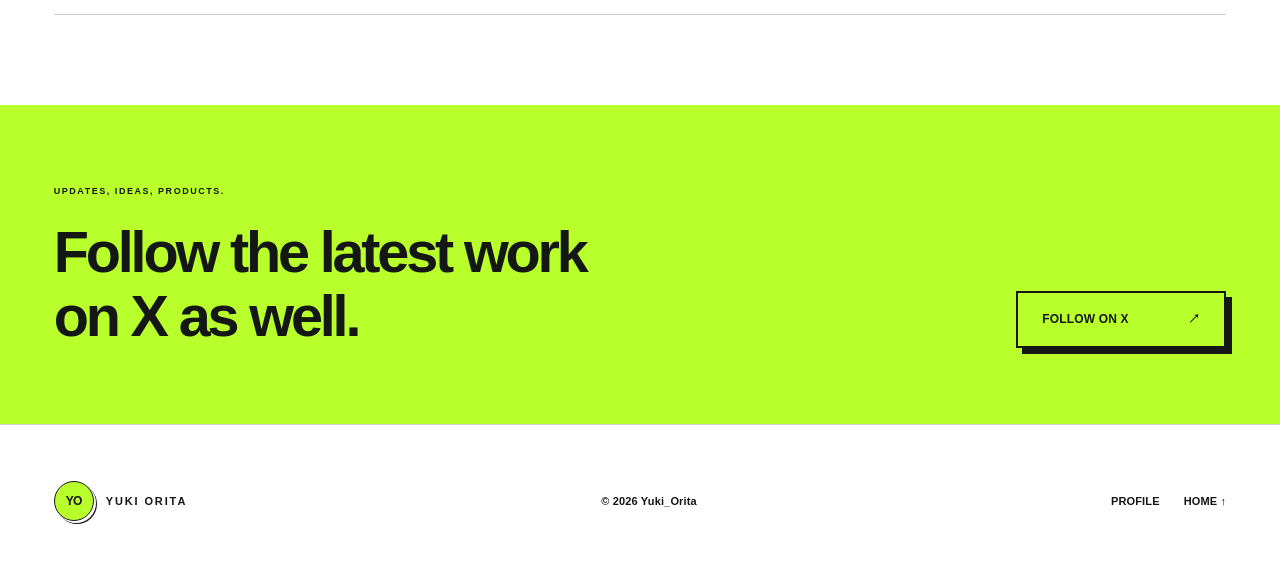
==== commit 5f9f410d: "Refine responsive typography and project hover colors" ====
--- a/website/news.html
+++ b/website/news.html
@@ -3,7 +3,7 @@
 <head>
   <meta charset="utf-8"><meta name="viewport" content="width=device-width, initial-scale=1"><meta name="theme-color" content="#b8ff2c" media="(prefers-color-scheme: light)"><meta name="theme-color" content="#0d100d" media="(prefers-color-scheme: dark)">
   <meta name="description" content="折田悠希（Yuki_Orita）のアプリ公開・更新情報と公式サイトからのお知らせ。"><meta property="og:title" content="News — Yuki Orita"><meta property="og:description" content="アプリの公開、アップデート、公式サイトからのお知らせ。"><meta property="og:image" content="https://rizi-jp.pages.dev/assets/og.png"><meta name="twitter:card" content="summary_large_image"><title>News — Yuki Orita</title>
-  <link rel="stylesheet" href="styles.css?v=20260819d"><script src="i18n.js?v=20260819d" defer></script><script src="content.js?v=20260819d" defer></script><script src="app.js?v=20260819d" defer></script>
+  <link rel="stylesheet" href="styles.css?v=20260819e"><script src="i18n.js?v=20260819e" defer></script><script src="content.js?v=20260819e" defer></script><script src="app.js?v=20260819e" defer></script>
 </head>
 <body class="news-page">
   <header class="site-header"><a class="brand" href="index.html"><span class="brand-mark">YO</span><span>YUKI ORITA</span></a><nav><a href="index.html#projects">Projects</a><a href="news.html" aria-current="page">News</a><a href="profile.html">Profile</a></nav><div class="header-tools"><span class="locale-indicator" data-locale-indicator>JA</span><a class="pill pill-dark header-cta" href="index.html">Home ←</a></div></header>
--- a/website/styles.css
+++ b/website/styles.css
@@ -158,3 +158,48 @@
 .news-layout>.theme-art{aspect-ratio:4/3;border:2px solid var(--ink);box-shadow:12px 12px 0 var(--yellow)}
 .news-hero-art>.theme-art{aspect-ratio:1}
 @media(prefers-color-scheme:dark){html:not([data-theme="light"]) .news-layout>.theme-art{border-color:#eef3e8}}
+
+/* Responsive typography, project-color hover, and shared image-backed headings */
+.hero h1{line-height:1}
+.hero-prefix,.hero-impact{display:block}
+.hero-prefix{font-size:1em;line-height:calc(1em + clamp(4px,.42vw,8px))}
+.hero-impact{font-size:1.12em;line-height:calc(1em + clamp(4px,.42vw,8px));letter-spacing:-.04em}
+html[lang="ja"] .hero-impact{font-size:1.3em;letter-spacing:-.035em}
+
+.project-card{--card-extension:var(--paper)}
+.project-lime,.project-yellow{--card-extension:var(--yellow)}
+.project-blue{--card-extension:var(--blue)}
+.project-green{--card-extension:var(--green)}
+.project-paper{--card-extension:var(--paper)}
+.project-card:hover{box-shadow:0 16px 0 var(--card-extension)}
+
+.projects h2,.section-title h2,.method-title h2,.archive-head h2,.news-contact h2,.closing h2{
+  line-height:calc(1em + clamp(5px,.5vw,10px));
+}
+.projects-art::after{
+  background:linear-gradient(90deg,rgba(255,255,255,.94),rgba(255,255,255,.68) 48%,rgba(255,255,255,.08)),linear-gradient(0deg,rgba(255,255,255,.76) 0,rgba(255,255,255,.28) 44%,transparent 70%);
+}
+.projects-head>p{position:relative;align-self:end;color:#20241f;text-shadow:0 1px 14px rgba(255,255,255,.9)}
+.news-layout>.theme-art,.news-hero-art>.theme-art,.news-hero-art img{border:0}
+
+@media(min-width:1000px){
+  :root{--pad:clamp(44px,4.2vw,104px)}
+  .brand{font-size:clamp(13px,.82vw,17px)}
+  .site-header nav,.button,.text-link{font-size:clamp(12px,.76vw,16px)}
+  .locale-indicator,.eyebrow{font-size:clamp(9px,.62vw,13px)}
+  .hero-lead,.profile-title>p,.news-hero-copy>p:last-child{font-size:clamp(14px,.9vw,19px)}
+  .hero-meta dt,.jump-card p,.project-count,.project-open,.profile-index,.method-title>p,.archive-head>div>p,.news-contact p,.closing>p{font-size:clamp(9px,.6vw,13px)}
+  .hero-meta dd,.ticker,.site-footer p,.site-footer a,.fact small{font-size:clamp(11px,.7vw,15px)}
+  .jump-card h2{font-size:clamp(30px,2.5vw,54px)}
+  .projects-head>p{font-size:clamp(14px,.9vw,19px);max-width:clamp(500px,34vw,720px)}
+  .project-card{padding:clamp(28px,2vw,44px);min-height:clamp(330px,21vw,440px)}
+  .project-icon{width:clamp(66px,4.5vw,90px);height:clamp(66px,4.5vw,90px);font-size:clamp(18px,1.25vw,26px)}
+  .project-name{font-size:clamp(25px,2vw,43px)}
+  .project-desc,.news-list article p,.method-list p,.profile-statement>div p{font-size:clamp(12px,.8vw,17px)}
+  .platforms i,.news-list time,.news-list>article>span,.news-filters button{font-size:clamp(9px,.6vw,13px)}
+}
+
+@media(prefers-color-scheme:dark){
+  html:not([data-theme="light"]) .project-paper{--card-extension:#171c16}
+  html:not([data-theme="light"]) .projects-head>p{color:#e6ebdf;text-shadow:0 2px 18px rgba(0,0,0,.75)}
+}
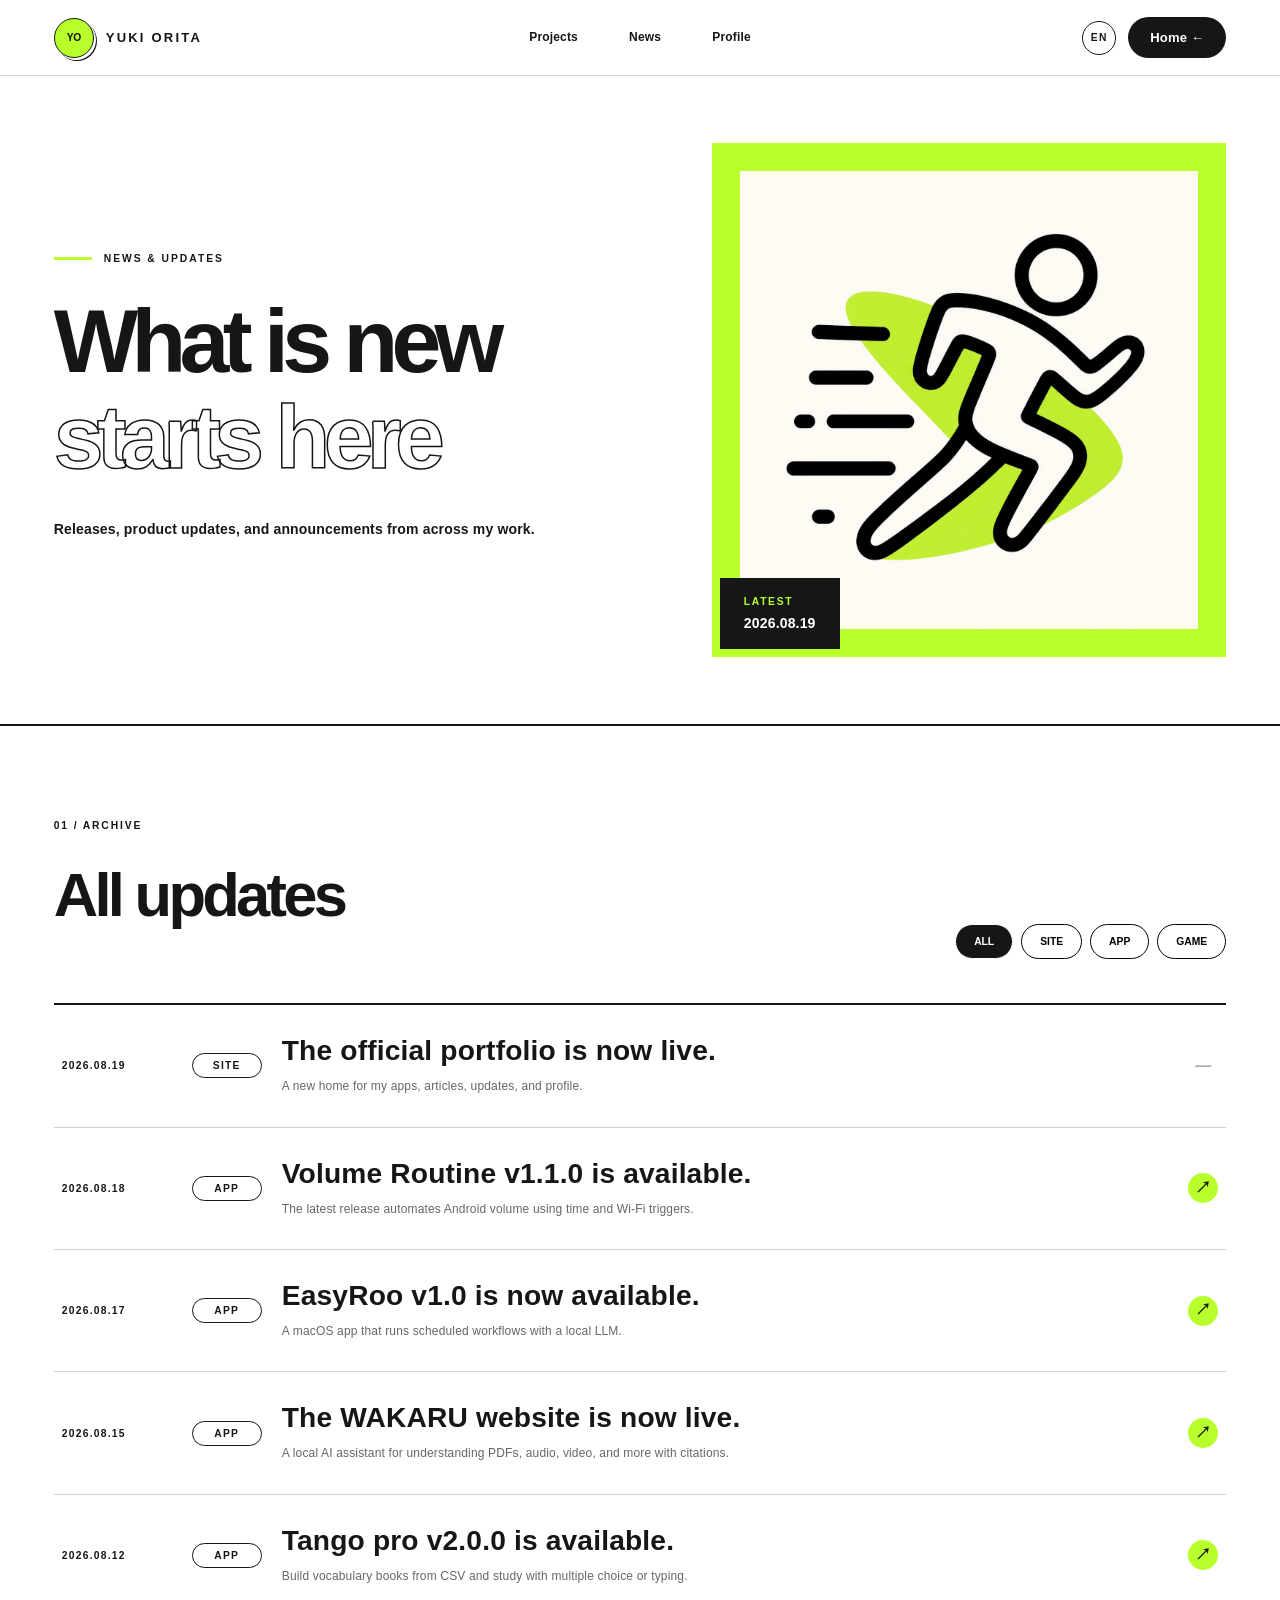
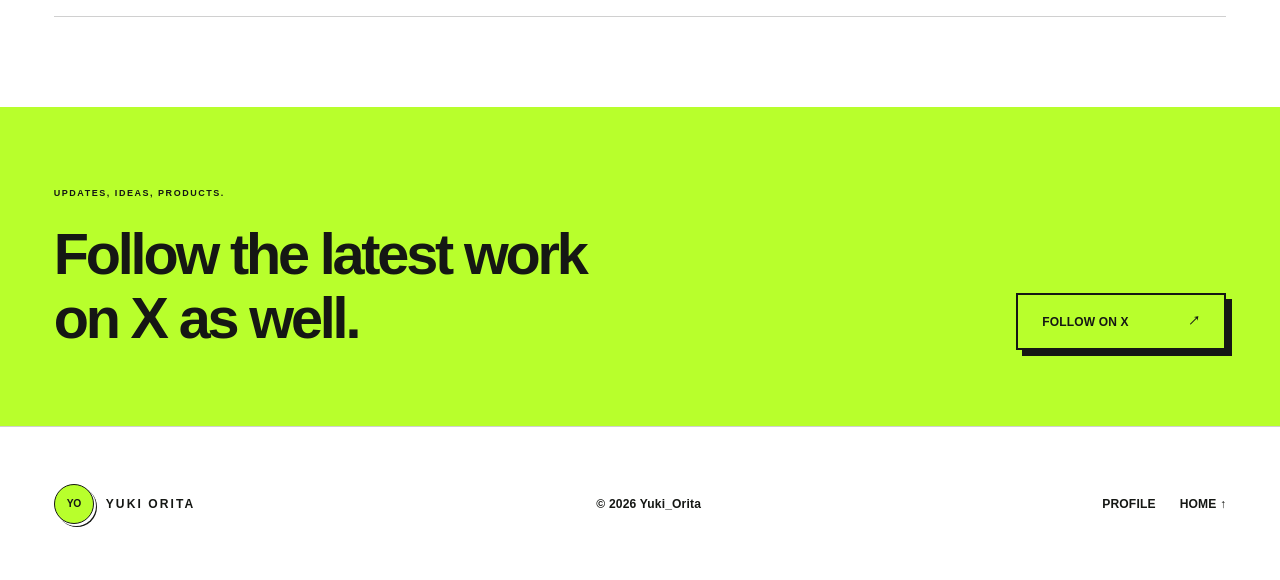
==== commit 16e720db: "Refine theme intro and fluid utility text" ====
--- a/website/news.html
+++ b/website/news.html
@@ -3,7 +3,7 @@
 <head>
   <meta charset="utf-8"><meta name="viewport" content="width=device-width, initial-scale=1"><meta name="theme-color" content="#b8ff2c" media="(prefers-color-scheme: light)"><meta name="theme-color" content="#0d100d" media="(prefers-color-scheme: dark)">
   <meta name="description" content="折田悠希（Yuki_Orita）のアプリ公開・更新情報と公式サイトからのお知らせ。"><meta property="og:title" content="News — Yuki Orita"><meta property="og:description" content="アプリの公開、アップデート、公式サイトからのお知らせ。"><meta property="og:image" content="https://rizi-jp.pages.dev/assets/og.png"><meta name="twitter:card" content="summary_large_image"><title>News — Yuki Orita</title>
-  <link rel="stylesheet" href="styles.css?v=20260819e"><script src="i18n.js?v=20260819e" defer></script><script src="content.js?v=20260819e" defer></script><script src="app.js?v=20260819e" defer></script>
+  <link rel="stylesheet" href="styles.css?v=20260819f"><script src="i18n.js?v=20260819f" defer></script><script src="content.js?v=20260819f" defer></script><script src="app.js?v=20260819f" defer></script>
 </head>
 <body class="news-page">
   <header class="site-header"><a class="brand" href="index.html"><span class="brand-mark">YO</span><span>YUKI ORITA</span></a><nav><a href="index.html#projects">Projects</a><a href="news.html" aria-current="page">News</a><a href="profile.html">Profile</a></nav><div class="header-tools"><span class="locale-indicator" data-locale-indicator>JA</span><a class="pill pill-dark header-cta" href="index.html">Home ←</a></div></header>
@@ -13,7 +13,7 @@
       <div class="news-hero-art reveal"><picture class="theme-art"><source media="(prefers-color-scheme: dark)" srcset="assets/news-runner-dark-v3.webp"><img src="assets/news-runner-lime-v2.webp" alt="新しい動きを表現した右向きに走る人物の線画"></picture><div><span>LATEST</span><b>2026.08.19</b></div></div>
     </section>
     <section class="news-archive section-pad">
-      <div class="archive-head"><div><p>01 / ARCHIVE</p><h2>すべてのお知らせ</h2></div><div class="news-filters" role="group" aria-label="お知らせカテゴリ"><button class="active" data-filter="ALL">ALL</button><button data-filter="SITE">SITE</button><button data-filter="APP">APP</button></div></div>
+      <div class="archive-head"><div><p>01 / ARCHIVE</p><h2>すべてのお知らせ</h2></div><div class="news-filters" role="group" aria-label="お知らせカテゴリ"><button class="active" data-filter="ALL">ALL</button><button data-filter="SITE">SITE</button><button data-filter="APP">APP</button><button data-filter="GAME">GAME</button></div></div>
       <div class="news-list news-list-full" id="news-list"></div><p class="news-empty" hidden>該当するお知らせはありません。</p>
     </section>
     <section class="news-contact section-pad"><div><p>UPDATES, IDEAS, PRODUCTS.</p><h2>最新の活動は、<br>Xでも発信しています。</h2></div><a class="button button-yellow" href="https://x.com/InovateofRIZI" target="_blank" rel="noreferrer">FOLLOW ON X <span>↗</span></a></section>
--- a/website/styles.css
+++ b/website/styles.css
@@ -203,3 +203,48 @@
   html:not([data-theme="light"]) .project-paper{--card-extension:#171c16}
   html:not([data-theme="light"]) .projects-head>p{color:#e6ebdf;text-shadow:0 2px 18px rgba(0,0,0,.75)}
 }
+
+/* Theme-paired intro mark, protected closing line, and fluid utility type */
+.intro{background:#fff}
+.intro-light-brand{display:none}
+.intro-dark-logo-frame{display:block;background:#fff}
+.intro-dark-logo-frame::after{box-shadow:inset 0 0 clamp(34px,7vw,92px) clamp(18px,4vw,54px) #fff}
+.intro-dark-logo-frame .intro-dark-logo{display:block;filter:grayscale(1) invert(1) contrast(180%) brightness(95%)}
+.closing-line{display:block}
+.portrait figcaption{color:var(--ink)!important}
+
+@media(min-width:700px){
+  html[lang="ja"] .closing h2{font-size:clamp(44px,5.8vw,104px);max-width:none}
+  html[lang="ja"] .closing-line{white-space:nowrap}
+}
+
+@media(min-width:1000px){
+  .pill{font-size:clamp(12px,calc(9px + .32vw),16px)}
+  .brand-mark,.float-two span,.jump-no,.project-count,.project-open,.platforms i,
+  .news-list time,.news-list>article>span,.profile-index,.profile-statement>p,
+  .fact span,.social-strip span,.method-title>p,.archive-head>div>p,
+  .method-list li>span,.news-hero-art span,.news-filters button,.project-dialog>p,
+  #dialog-content>p:not(.dialog-desc),.locale-indicator,.eyebrow,.jump-card p,.closing>p{
+    font-size:clamp(9px,calc(7px + .26vw),13px);
+  }
+  .hero-meta dd,.ticker,.portrait figcaption,.fact small,.news-more,
+  .site-footer p,.site-footer a{font-size:clamp(11px,calc(8px + .32vw),15px)}
+  .hero-meta dt{font-size:clamp(9px,calc(7px + .24vw),12px)}
+  .float-two b{font-size:clamp(38px,2.6vw,54px)}
+  .floating-card strong{font-size:clamp(14px,calc(10px + .42vw),18px)}
+  .floating-card small{font-size:clamp(11px,calc(8px + .3vw),14px)}
+  .round-arrow,.news-list article>a{font-size:clamp(16px,1.05vw,22px)}
+  .method-list h3{font-size:clamp(25px,1.65vw,34px)}
+  .dialog-icon{font-size:clamp(22px,1.4vw,28px)}
+  .dialog-close{font-size:clamp(30px,1.9vw,38px)}
+  .project-dialog .dialog-desc{font-size:clamp(16px,1vw,20px)}
+  .news-hero-art>div b{font-size:clamp(14px,.9vw,18px)}
+  .news-empty{font-size:clamp(14px,.9vw,18px)}
+}
+
+@media(prefers-color-scheme:dark){
+  html:not([data-theme="light"]) .intro{background:#000}
+  html:not([data-theme="light"]) .intro-dark-logo-frame{background:#000}
+  html:not([data-theme="light"]) .intro-dark-logo-frame::after{box-shadow:inset 0 0 clamp(34px,7vw,92px) clamp(18px,4vw,54px) #000}
+  html:not([data-theme="light"]) .intro-dark-logo-frame .intro-dark-logo{filter:grayscale(1) contrast(180%) brightness(110%)}
+}
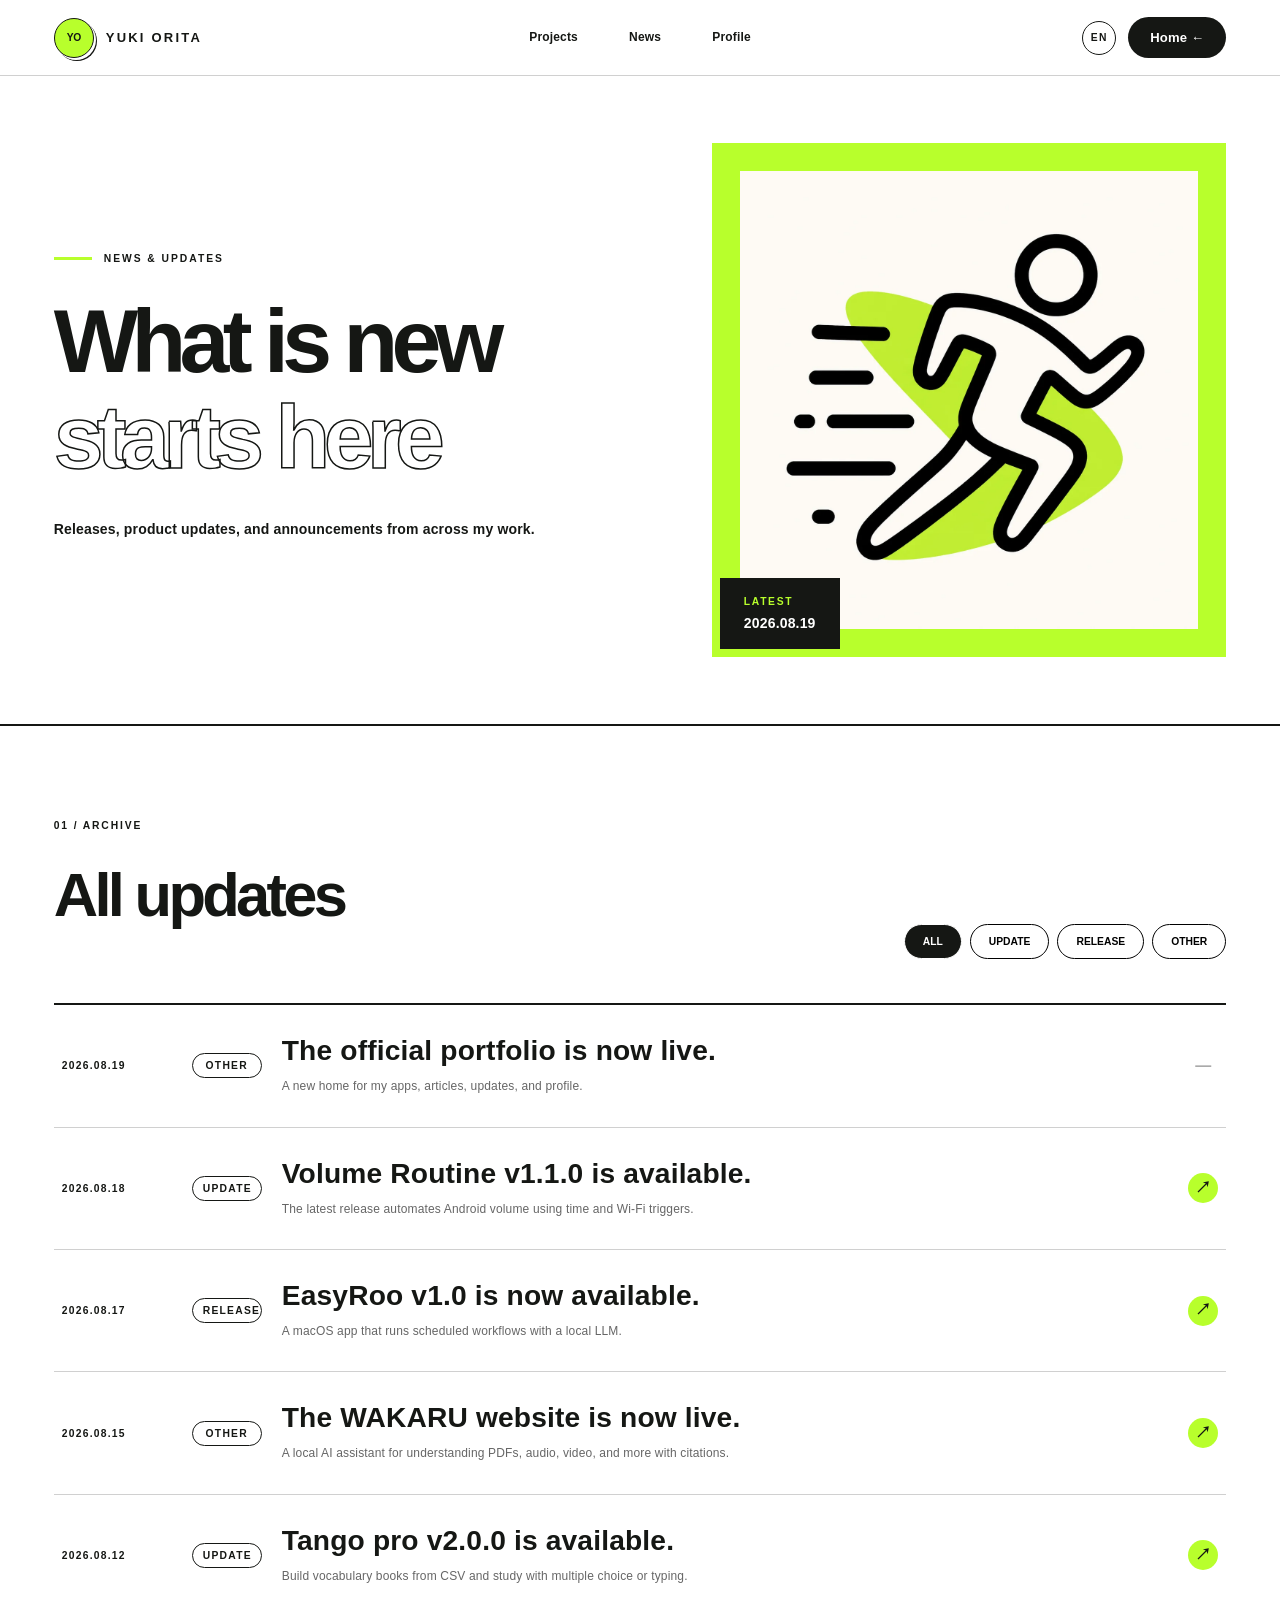
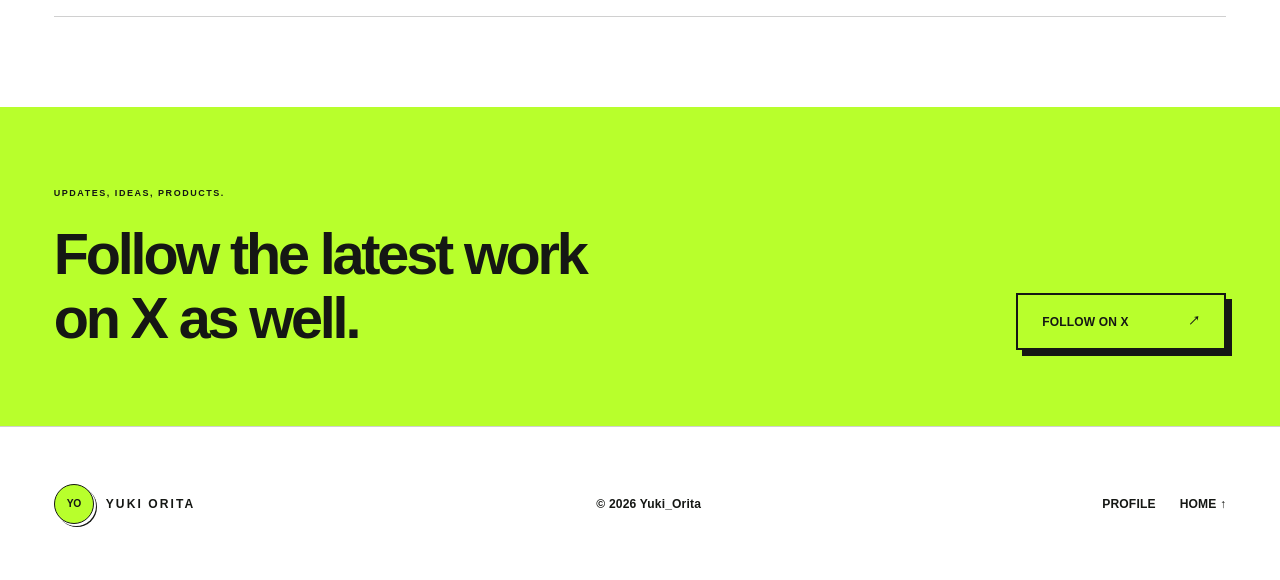
==== commit f36a480e: "Reclassify news and update ticker message" ====
--- a/website/news.html
+++ b/website/news.html
@@ -3,7 +3,7 @@
 <head>
   <meta charset="utf-8"><meta name="viewport" content="width=device-width, initial-scale=1"><meta name="theme-color" content="#b8ff2c" media="(prefers-color-scheme: light)"><meta name="theme-color" content="#0d100d" media="(prefers-color-scheme: dark)">
   <meta name="description" content="折田悠希（Yuki_Orita）のアプリ公開・更新情報と公式サイトからのお知らせ。"><meta property="og:title" content="News — Yuki Orita"><meta property="og:description" content="アプリの公開、アップデート、公式サイトからのお知らせ。"><meta property="og:image" content="https://rizi-jp.pages.dev/assets/og.png"><meta name="twitter:card" content="summary_large_image"><title>News — Yuki Orita</title>
-  <link rel="stylesheet" href="styles.css?v=20260819f"><script src="i18n.js?v=20260819f" defer></script><script src="content.js?v=20260819f" defer></script><script src="app.js?v=20260819f" defer></script>
+  <link rel="stylesheet" href="styles.css?v=20260819g"><script src="i18n.js?v=20260819g" defer></script><script src="content.js?v=20260819g" defer></script><script src="app.js?v=20260819g" defer></script>
 </head>
 <body class="news-page">
   <header class="site-header"><a class="brand" href="index.html"><span class="brand-mark">YO</span><span>YUKI ORITA</span></a><nav><a href="index.html#projects">Projects</a><a href="news.html" aria-current="page">News</a><a href="profile.html">Profile</a></nav><div class="header-tools"><span class="locale-indicator" data-locale-indicator>JA</span><a class="pill pill-dark header-cta" href="index.html">Home ←</a></div></header>
@@ -13,7 +13,7 @@
       <div class="news-hero-art reveal"><picture class="theme-art"><source media="(prefers-color-scheme: dark)" srcset="assets/news-runner-dark-v3.webp"><img src="assets/news-runner-lime-v2.webp" alt="新しい動きを表現した右向きに走る人物の線画"></picture><div><span>LATEST</span><b>2026.08.19</b></div></div>
     </section>
     <section class="news-archive section-pad">
-      <div class="archive-head"><div><p>01 / ARCHIVE</p><h2>すべてのお知らせ</h2></div><div class="news-filters" role="group" aria-label="お知らせカテゴリ"><button class="active" data-filter="ALL">ALL</button><button data-filter="SITE">SITE</button><button data-filter="APP">APP</button><button data-filter="GAME">GAME</button></div></div>
+      <div class="archive-head"><div><p>01 / ARCHIVE</p><h2>すべてのお知らせ</h2></div><div class="news-filters" role="group" aria-label="お知らせカテゴリ"><button class="active" data-filter="ALL">ALL</button><button data-filter="UPDATE">UPDATE</button><button data-filter="RELEASE">RELEASE</button><button data-filter="OTHER">OTHER</button></div></div>
       <div class="news-list news-list-full" id="news-list"></div><p class="news-empty" hidden>該当するお知らせはありません。</p>
     </section>
     <section class="news-contact section-pad"><div><p>UPDATES, IDEAS, PRODUCTS.</p><h2>最新の活動は、<br>Xでも発信しています。</h2></div><a class="button button-yellow" href="https://x.com/InovateofRIZI" target="_blank" rel="noreferrer">FOLLOW ON X <span>↗</span></a></section>
--- a/website/styles.css
+++ b/website/styles.css
@@ -248,3 +248,6 @@
   html:not([data-theme="light"]) .intro-dark-logo-frame::after{box-shadow:inset 0 0 clamp(34px,7vw,92px) clamp(18px,4vw,54px) #000}
   html:not([data-theme="light"]) .intro-dark-logo-frame .intro-dark-logo{filter:grayscale(1) contrast(180%) brightness(110%)}
 }
+
+.ticker div{display:flex;width:max-content}
+.ticker span{display:block;padding-right:4em}
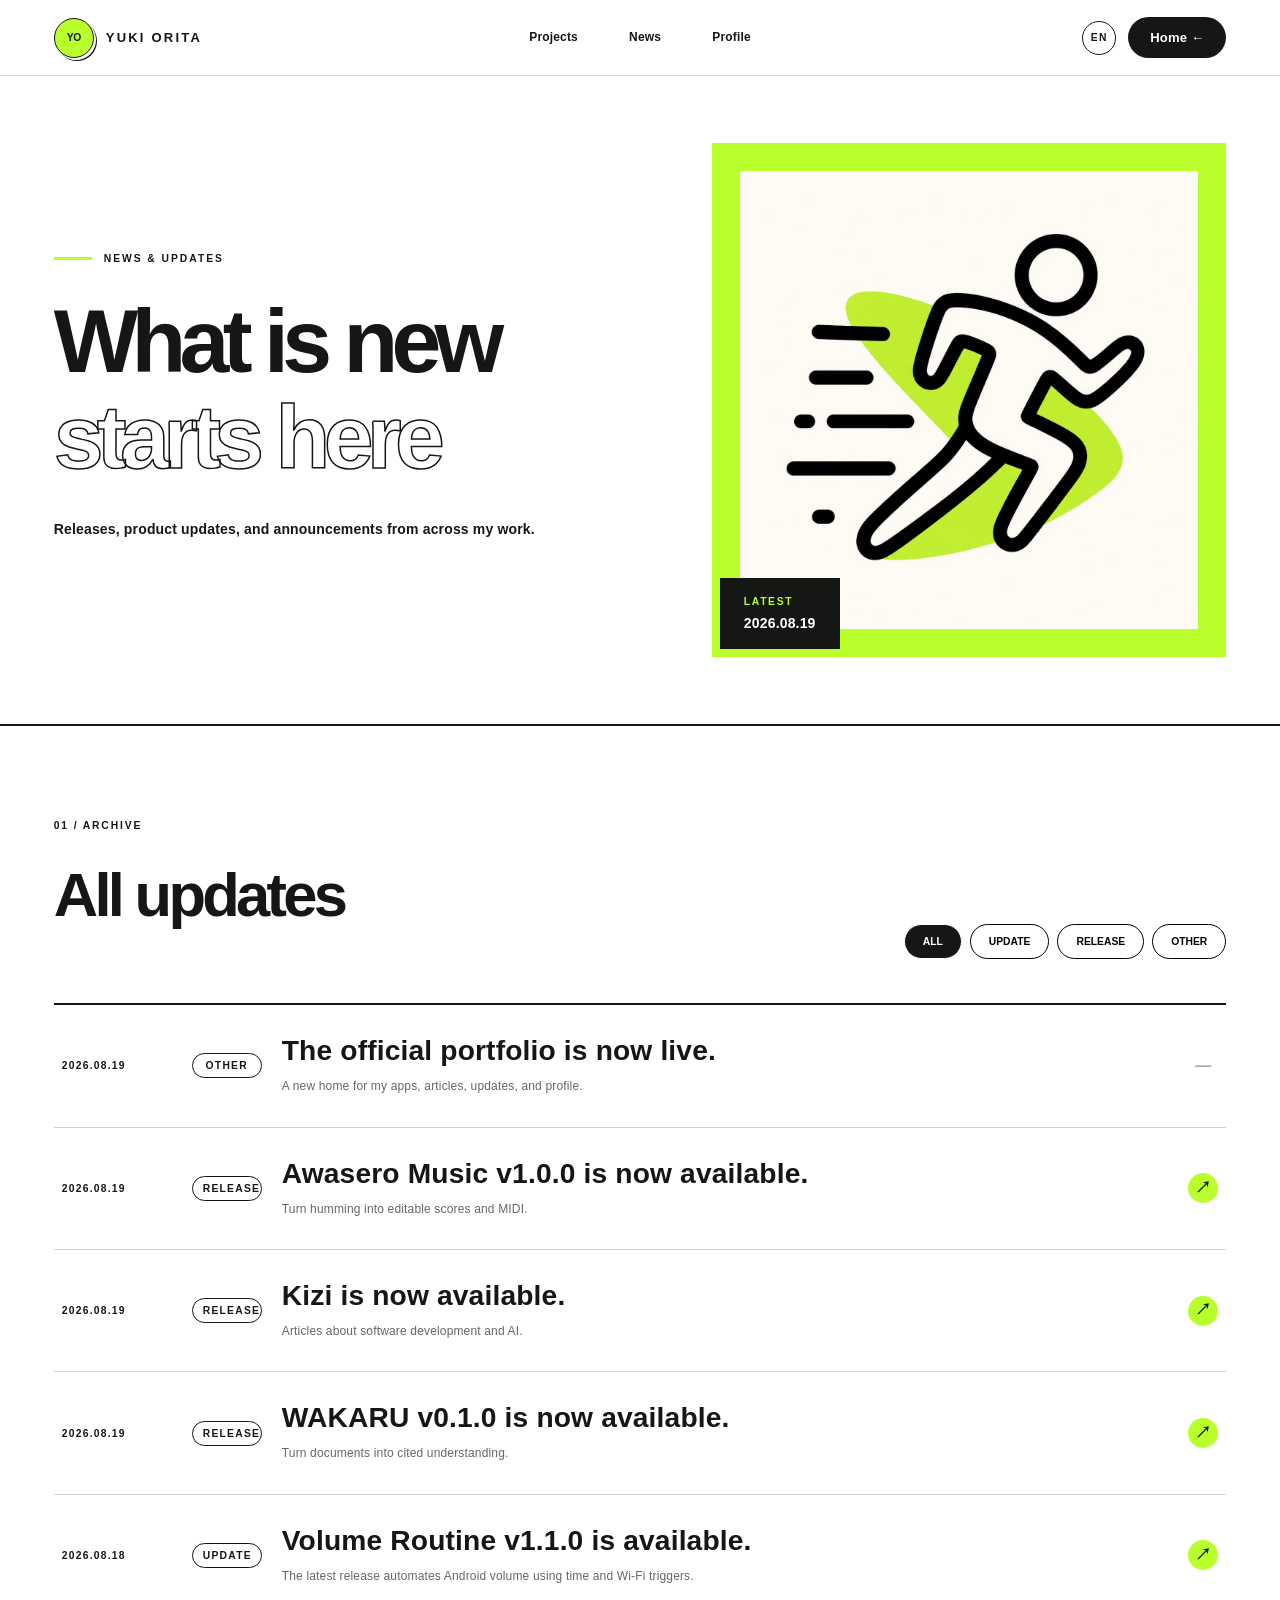
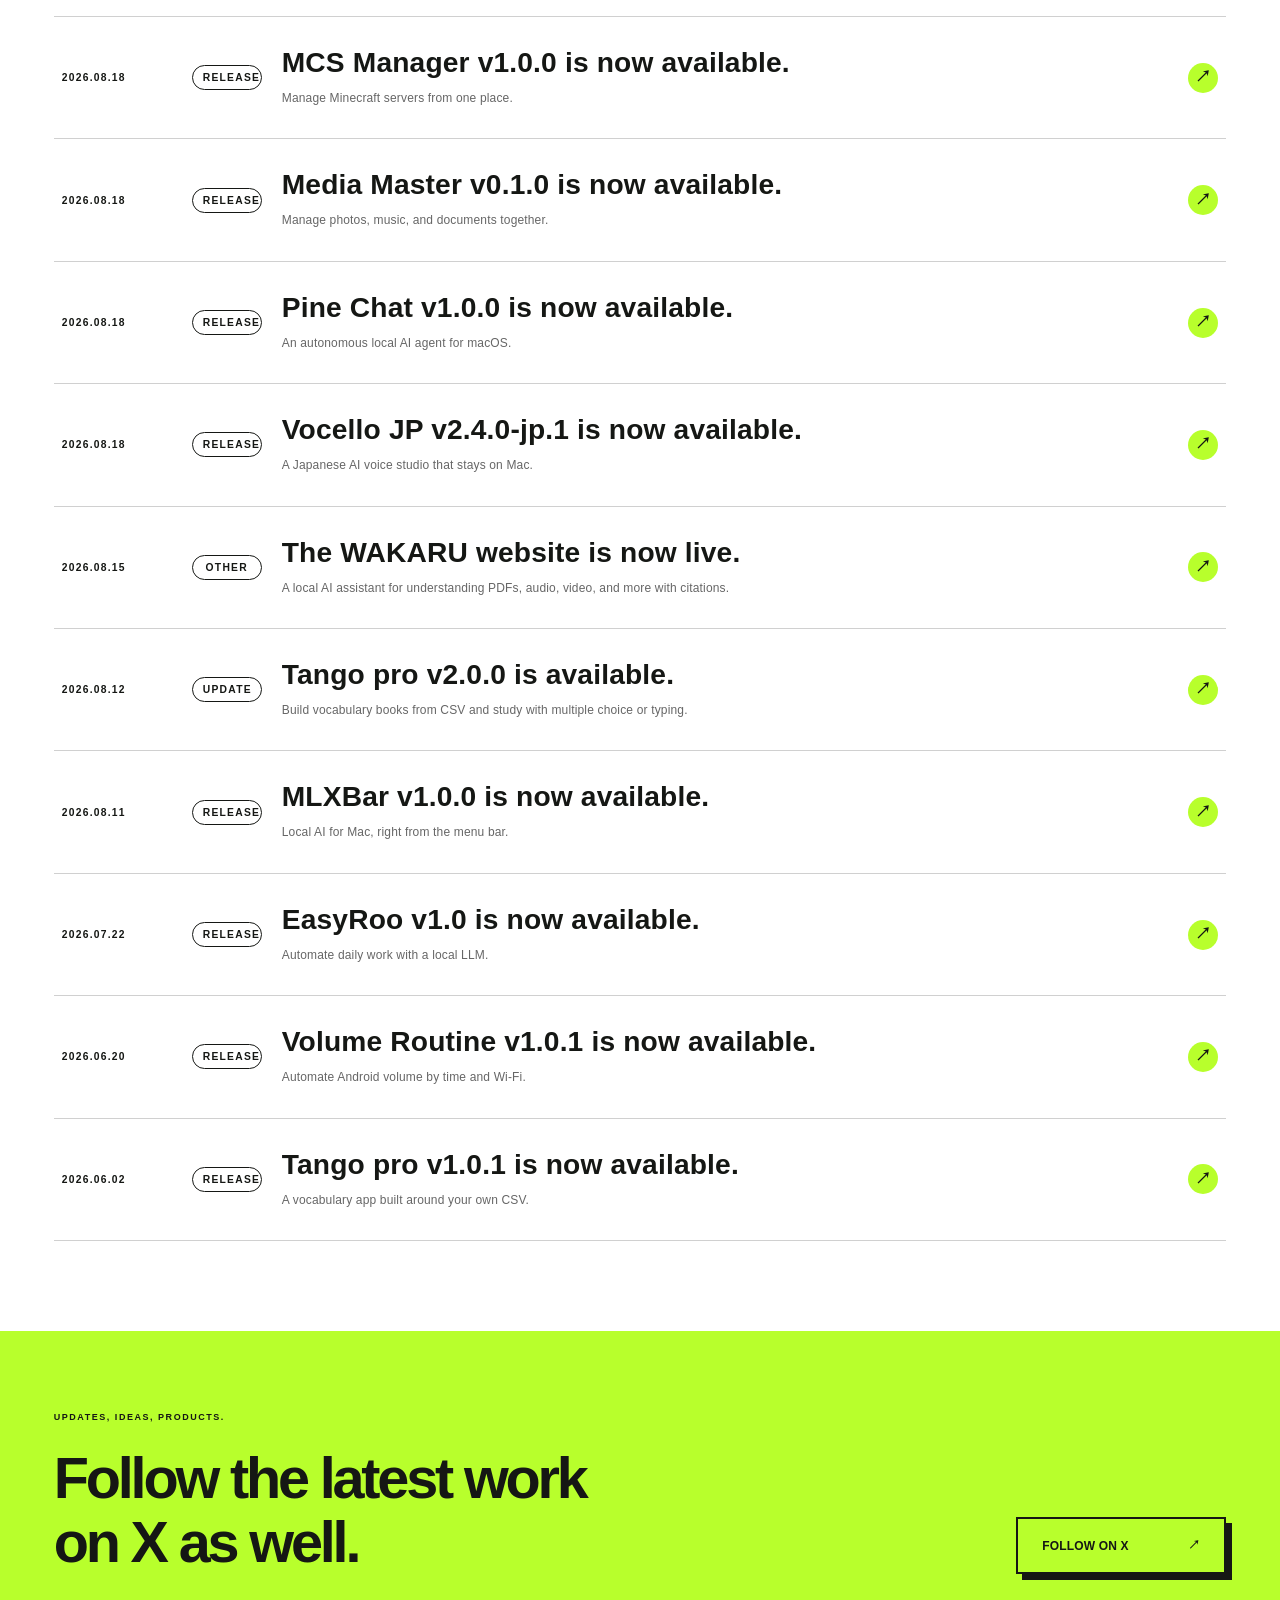
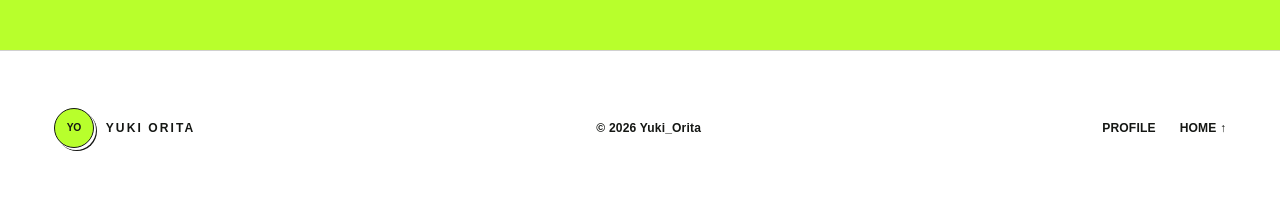
==== commit 93441ae3: "Link project releases and add archive controls" ====
--- a/website/news.html
+++ b/website/news.html
@@ -3,7 +3,7 @@
 <head>
   <meta charset="utf-8"><meta name="viewport" content="width=device-width, initial-scale=1"><meta name="theme-color" content="#b8ff2c" media="(prefers-color-scheme: light)"><meta name="theme-color" content="#0d100d" media="(prefers-color-scheme: dark)">
   <meta name="description" content="折田悠希（Yuki_Orita）のアプリ公開・更新情報と公式サイトからのお知らせ。"><meta property="og:title" content="News — Yuki Orita"><meta property="og:description" content="アプリの公開、アップデート、公式サイトからのお知らせ。"><meta property="og:image" content="https://rizi-jp.pages.dev/assets/og.png"><meta name="twitter:card" content="summary_large_image"><title>News — Yuki Orita</title>
-  <link rel="stylesheet" href="styles.css?v=20260819g"><script src="i18n.js?v=20260819g" defer></script><script src="content.js?v=20260819g" defer></script><script src="app.js?v=20260819g" defer></script>
+  <link rel="stylesheet" href="styles.css?v=20260819h"><script src="i18n.js?v=20260819h" defer></script><script src="content.js?v=20260819h" defer></script><script src="app.js?v=20260819h" defer></script>
 </head>
 <body class="news-page">
   <header class="site-header"><a class="brand" href="index.html"><span class="brand-mark">YO</span><span>YUKI ORITA</span></a><nav><a href="index.html#projects">Projects</a><a href="news.html" aria-current="page">News</a><a href="profile.html">Profile</a></nav><div class="header-tools"><span class="locale-indicator" data-locale-indicator>JA</span><a class="pill pill-dark header-cta" href="index.html">Home ←</a></div></header>
--- a/website/styles.css
+++ b/website/styles.css
@@ -251,3 +251,37 @@
 
 .ticker div{display:flex;width:max-content}
 .ticker span{display:block;padding-right:4em}
+
+/* Searchable PROJECT archive with a responsive one-row fold */
+.project-search{position:relative;z-index:2;background:#fff;display:grid;grid-template-columns:minmax(0,1fr) auto;gap:clamp(20px,4vw,64px);align-items:end;padding-top:clamp(26px,3vw,46px);padding-bottom:clamp(24px,3vw,42px);border-top:1px solid var(--line)}
+.project-search label{display:grid;gap:10px;max-width:760px}
+.project-search label>span{font-size:clamp(9px,calc(7px + .26vw),13px);font-weight:900;letter-spacing:.18em}
+.project-search input{width:100%;border:0;border-bottom:2px solid var(--ink);border-radius:0;background:transparent;color:var(--ink);padding:10px 44px 12px 0;font-family:inherit;font-size:clamp(20px,2vw,34px);font-weight:900;line-height:1.2;letter-spacing:-.035em;outline:0}
+.project-search input:focus{border-color:var(--blue)}
+.project-search input::placeholder{color:#73796f;opacity:1}
+.project-search output{font-size:clamp(10px,calc(8px + .28vw),14px);letter-spacing:.14em;padding-bottom:14px;white-space:nowrap}
+.project-grid-shell{position:relative;z-index:2;background:#fff}
+.project-grid{overflow:hidden;transition:max-height .52s cubic-bezier(.16,1,.3,1)}
+.project-fold-shade{display:none;position:absolute;z-index:3;left:0;right:0;bottom:0;height:130px;pointer-events:none;background:linear-gradient(180deg,rgba(255,255,255,0),rgba(255,255,255,.82) 48%,#fff 86%);-webkit-backdrop-filter:blur(7px);backdrop-filter:blur(7px);-webkit-mask-image:linear-gradient(transparent,#000 38%);mask-image:linear-gradient(transparent,#000 38%)}
+.project-grid-shell.is-collapsed .project-fold-shade{display:block}
+.project-fold-toggle{position:relative;z-index:4;margin:28px auto 0;border:2px solid var(--ink);background:var(--yellow);color:var(--ink);box-shadow:6px 6px 0 var(--ink);padding:15px 24px;font-weight:900;font-size:clamp(12px,calc(9px + .32vw),16px);cursor:pointer}
+.project-grid-shell.is-collapsed .project-fold-toggle{position:absolute;left:50%;bottom:30px;transform:translateX(-50%);margin:0;white-space:nowrap}
+.project-grid-shell.has-overflow:not(.is-collapsed){padding-bottom:40px}
+.project-fold-toggle:hover{transform:translate(-2px,-2px);box-shadow:9px 9px 0 var(--ink)}
+.project-grid-shell.is-collapsed .project-fold-toggle:hover{transform:translate(calc(-50% - 2px),-2px)}
+.project-fold-toggle:focus-visible,.project-search input:focus-visible{outline:3px solid var(--blue);outline-offset:4px}
+.project-empty{grid-column:1/-1;margin:0;padding:clamp(60px,8vw,120px) 0;text-align:center;font-size:clamp(15px,1.2vw,22px)}
+
+@media(max-width:600px){
+  .project-search{grid-template-columns:1fr;gap:10px}.project-search output{padding-bottom:0}
+  .project-grid-shell.is-collapsed .project-fold-toggle{bottom:24px;max-width:calc(100% - 36px)}
+  .project-fold-shade{height:130px}
+}
+
+@media(prefers-color-scheme:dark){
+  html:not([data-theme="light"]) .project-search,html:not([data-theme="light"]) .project-grid-shell{background:#080a08;color:#eef3e8}
+  html:not([data-theme="light"]) .project-search{border-color:rgba(238,243,232,.18)}
+  html:not([data-theme="light"]) .project-search input{color:#eef3e8;border-color:#eef3e8}
+  html:not([data-theme="light"]) .project-search input::placeholder{color:#9ea797}
+  html:not([data-theme="light"]) .project-grid-shell.is-collapsed .project-fold-shade{background:linear-gradient(180deg,rgba(8,10,8,0),rgba(8,10,8,.82) 48%,#080a08 86%)}
+}
